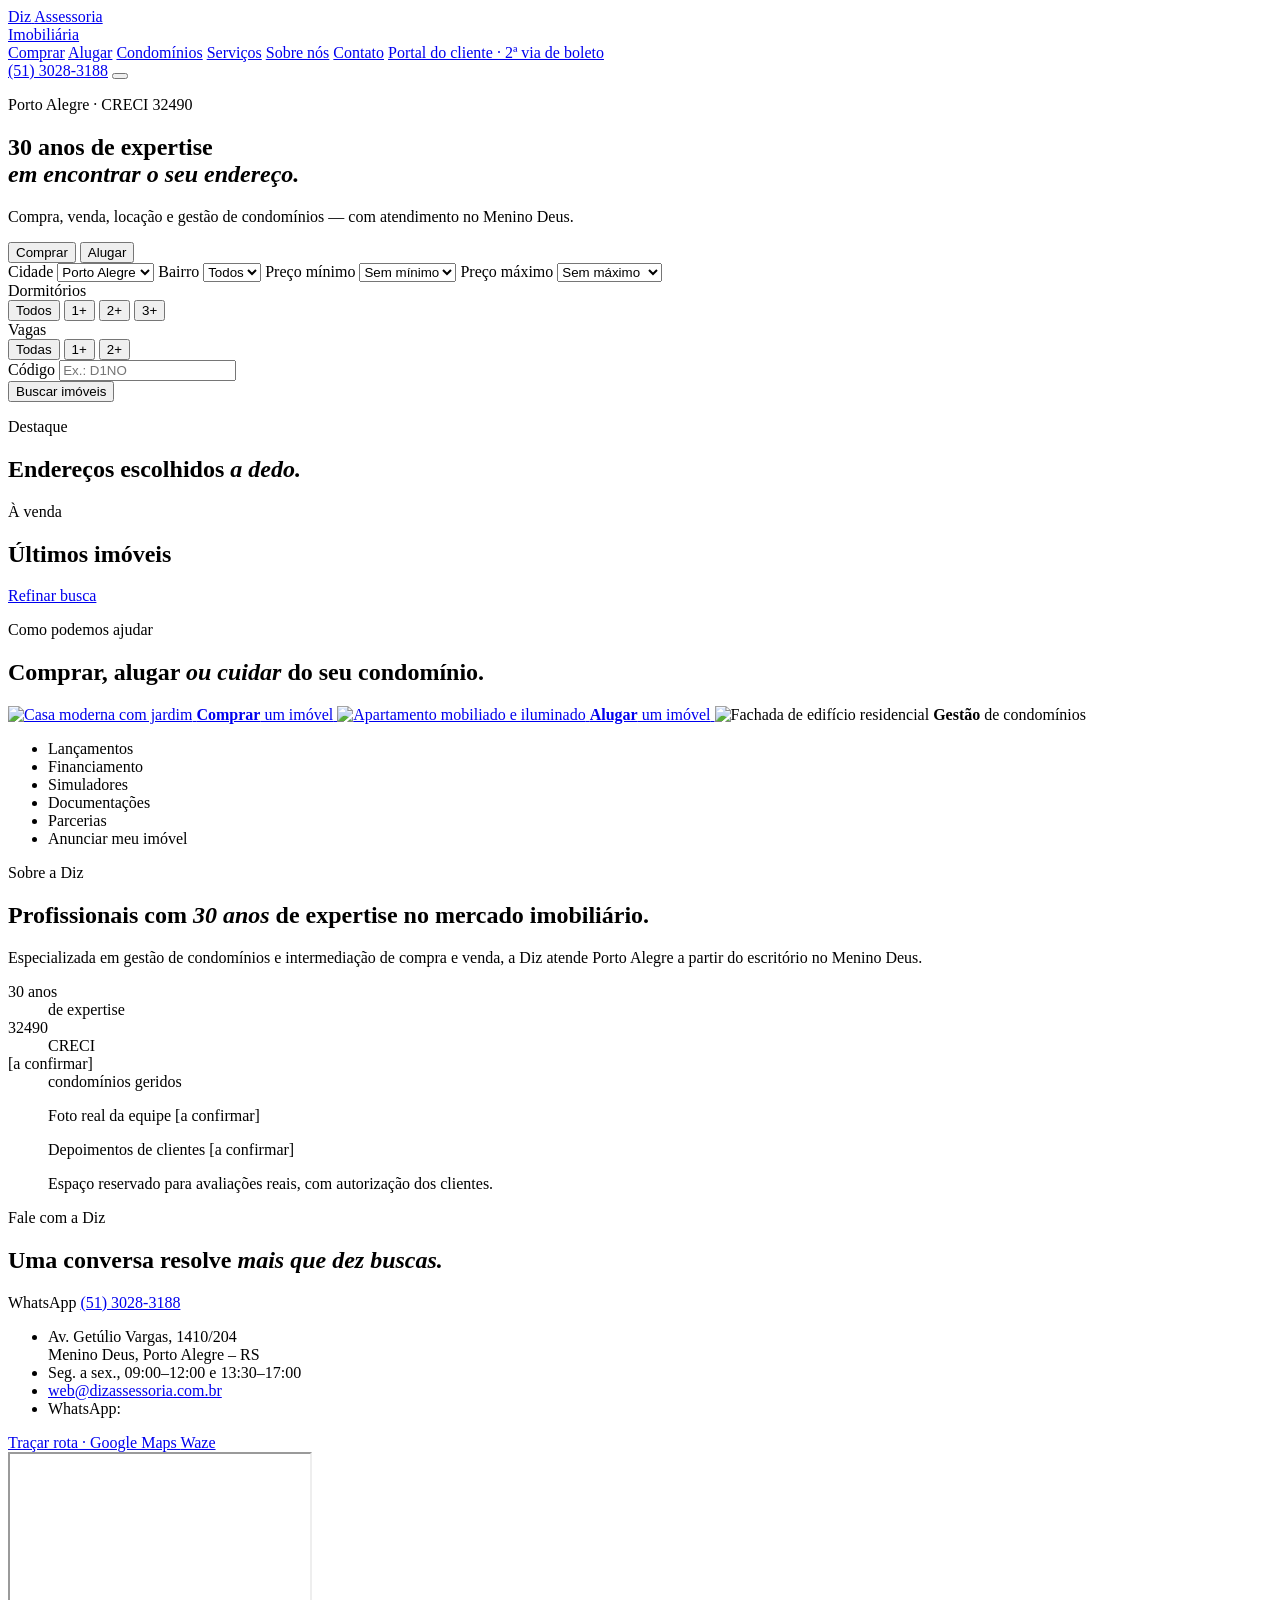
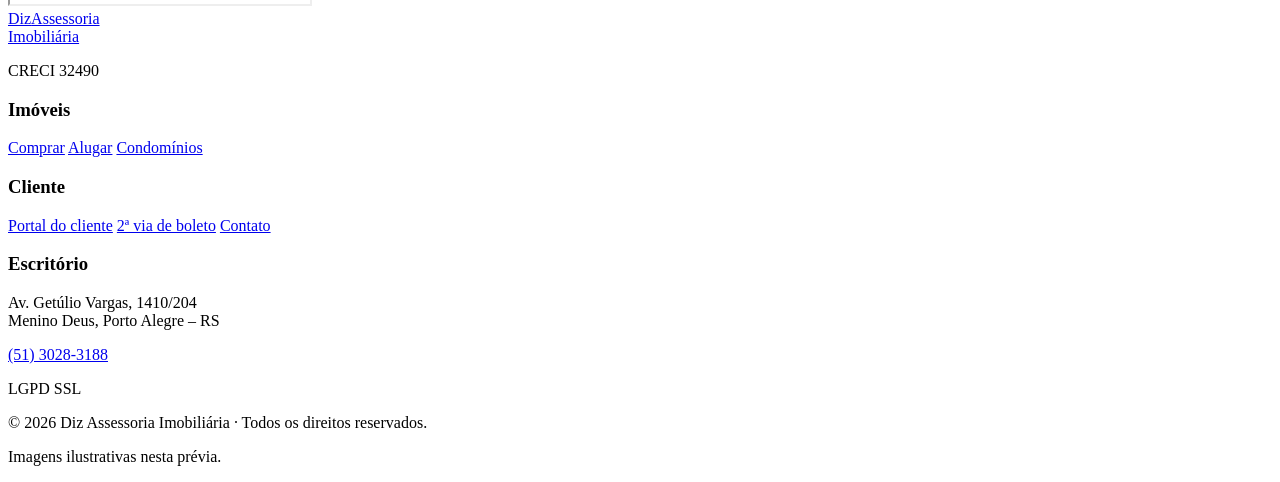
==== index.html @ 451c49c9 "Adiciona homepage com busca completa e vitrine sem repetição Co-Authored-By: Claude Opus 5.5 <norepl" ====
<!DOCTYPE html>
<html lang="pt-BR">
<head>
  <meta charset="utf-8">
  <meta name="viewport" content="width=device-width, initial-scale=1, viewport-fit=cover">
  <title>Diz Assessoria Imobiliária · Imóveis em Porto Alegre</title>
  <meta name="description" content="Compra, venda, locação e gestão de condomínios em Porto Alegre. Profissionais com 30 anos de expertise. CRECI 32490.">
  <meta name="theme-color" content="#14171A">
  <link rel="preconnect" href="https://fonts.googleapis.com">
  <link rel="preconnect" href="https://fonts.gstatic.com" crossorigin>
  <link rel="preconnect" href="https://images.unsplash.com" crossorigin>
  <link href="https://fonts.googleapis.com/css2?family=Cormorant+Garamond:ital,wght@0,500;0,600;1,500&family=Manrope:wght@400;500;600;700&display=swap" rel="stylesheet">
  <link rel="icon" href="data:image/svg+xml,%3Csvg xmlns='http://www.w3.org/2000/svg' viewBox='0 0 64 64'%3E%3Crect width='64' height='64' rx='14' fill='%2314171A'/%3E%3Ctext x='32' y='44' font-family='Georgia,serif' font-size='30' text-anchor='middle' fill='%23E6D3B3'%3EDiz%3C/text%3E%3C/svg%3E">
  <link rel="stylesheet" href="assets/css/style.css">
</head>
<body class="page-home">

<header class="site-header site-header--over">
  <div class="wrap site-header__in">
    <a class="brand" href="index.html" aria-label="Diz Assessoria Imobiliária — início">
      <span class="brand__mark">Diz</span>
      <span class="brand__sub">Assessoria<br>Imobiliária</span>
    </a>
    <nav class="nav" id="menu" aria-label="Menu principal">
      <a href="#busca" data-finalidade="Venda" class="js-tab-link">Comprar</a>
      <a href="#busca" data-finalidade="Aluguel" class="js-tab-link">Alugar</a>
      <a href="#servicos">Condomínios</a>
      <a href="#servicos">Serviços</a>
      <a href="#sobre">Sobre nós</a>
      <a href="#contato">Contato</a>
      <a class="nav__portal" href="https://diz.virtualimobi.com" target="_blank" rel="noopener">Portal do cliente · 2ª via de boleto</a>
    </nav>
    <a class="header-call" data-tel href="tel:+555130283188" aria-label="Ligar para a Diz"><span data-icon="phone"></span><span class="header-call__txt">(51) 3028-3188</span></a>
    <button class="nav-toggle" type="button" aria-controls="menu" aria-expanded="false" aria-label="Abrir menu">
      <span></span><span></span>
    </button>
  </div>
</header>

<main>
  <!-- HERO: foto grande, uma frase de posicionamento, busca em destaque -->
  <section class="hero" id="topo">
    <div class="hero__img" id="heroImg" role="img" aria-label="Sala de estar ampla e iluminada"></div>
    <div class="hero__shade"></div>
    <div class="wrap hero__in">
      <p class="eyebrow eyebrow--light">Porto Alegre · CRECI 32490</p>
      <h1 class="hero__title">30 anos de expertise<br><em>em encontrar o seu endereço.</em></h1>
      <p class="hero__lead">Compra, venda, locação e gestão de condomínios — com atendimento no Menino Deus.</p>
    </div>
  </section>

  <!-- BUSCA COMPLETA -->
  <section class="search-wrap" id="busca" aria-label="Buscar imóveis">
    <div class="wrap">
      <form class="search" id="searchForm" novalidate>
        <div class="search__tabs" role="tablist" aria-label="Finalidade">
          <button type="button" role="tab" class="search__tab is-active" data-finalidade="Venda" aria-selected="true">Comprar</button>
          <button type="button" role="tab" class="search__tab" data-finalidade="Aluguel" aria-selected="false">Alugar</button>
        </div>
        <input type="hidden" name="finalidade" id="fFinalidade" value="Venda">
        <div class="search__grid">
          <label class="field">
            <span>Cidade</span>
            <select name="cidade" id="fCidade"><option value="Porto Alegre">Porto Alegre</option></select>
          </label>
          <label class="field">
            <span>Bairro</span>
            <select name="bairro" id="fBairro"><option value="">Todos</option></select>
          </label>
          <label class="field">
            <span>Preço mínimo</span>
            <select name="min" id="fMin">
              <option value="">Sem mínimo</option>
              <option value="150000">R$ 150 mil</option>
              <option value="200000">R$ 200 mil</option>
              <option value="300000">R$ 300 mil</option>
              <option value="500000">R$ 500 mil</option>
              <option value="800000">R$ 800 mil</option>
              <option value="1000000">R$ 1 milhão</option>
            </select>
          </label>
          <label class="field">
            <span>Preço máximo</span>
            <select name="max" id="fMax">
              <option value="">Sem máximo</option>
              <option value="200000">R$ 200 mil</option>
              <option value="300000">R$ 300 mil</option>
              <option value="500000">R$ 500 mil</option>
              <option value="800000">R$ 800 mil</option>
              <option value="1000000">R$ 1 milhão</option>
              <option value="1500000">R$ 1,5 milhão</option>
            </select>
          </label>
          <div class="field field--chips">
            <span>Dormitórios</span>
            <div class="chips" data-name="dorm">
              <button type="button" class="chip is-active" data-v="">Todos</button>
              <button type="button" class="chip" data-v="1">1+</button>
              <button type="button" class="chip" data-v="2">2+</button>
              <button type="button" class="chip" data-v="3">3+</button>
            </div>
          </div>
          <div class="field field--chips">
            <span>Vagas</span>
            <div class="chips" data-name="vagas">
              <button type="button" class="chip is-active" data-v="">Todas</button>
              <button type="button" class="chip" data-v="1">1+</button>
              <button type="button" class="chip" data-v="2">2+</button>
            </div>
          </div>
          <label class="field field--code">
            <span>Código</span>
            <input type="text" name="codigo" id="fCodigo" placeholder="Ex.: D1NO" autocomplete="off" autocapitalize="characters">
          </label>
        </div>
        <button class="btn btn--dark btn--block search__go" type="submit"><span data-icon="search"></span>Buscar imóveis</button>
      </form>
    </div>
  </section>

  <!-- RESULTADOS (aparece só depois de buscar) -->
  <section class="section results" id="resultados" hidden>
    <div class="wrap">
      <div class="results__head">
        <div>
          <p class="eyebrow">Resultado da busca</p>
          <h2 class="h2" id="resultsTitle">Imóveis encontrados</h2>
          <p class="results__summary" id="resultsSummary"></p>
        </div>
        <button type="button" class="link-btn" id="clearSearch">Limpar filtros</button>
      </div>
      <div class="grid" id="resultsGrid"></div>
      <div class="empty" id="resultsEmpty" hidden>
        <p class="empty__title">Nenhum imóvel com esses filtros — ainda.</p>
        <p>Conte o que você procura e a nossa equipe busca por você.</p>
        <div class="empty__actions">
          <a class="btn btn--whats" data-whats="Olá, procuro um imóvel e não encontrei no site. Podem me ajudar?"><span data-icon="whats"></span>Falar no WhatsApp</a>
          <button type="button" class="btn btn--ghost" id="clearSearch2">Ver todos os imóveis</button>
        </div>
      </div>
    </div>
  </section>

  <!-- VITRINE: destaque único + últimos imóveis, sem repetição -->
  <section class="section" id="vitrine">
    <div class="wrap">
      <div class="section__head">
        <p class="eyebrow">Destaque</p>
        <h2 class="h2">Endereços escolhidos <em>a dedo.</em></h2>
      </div>
      <div id="featured"></div>
    </div>
  </section>

  <section class="section section--tight" id="imoveis">
    <div class="wrap">
      <div class="section__head section__head--row">
        <div>
          <p class="eyebrow">À venda</p>
          <h2 class="h2">Últimos imóveis</h2>
        </div>
        <a class="link-arrow" href="#busca">Refinar busca <span data-icon="arrow"></span></a>
      </div>
      <div class="grid" id="latest"></div>
    </div>
  </section>

  <!-- SERVIÇOS -->
  <section class="section section--sand" id="servicos">
    <div class="wrap">
      <div class="section__head">
        <p class="eyebrow">Como podemos ajudar</p>
        <h2 class="h2">Comprar, alugar <em>ou cuidar</em> do seu condomínio.</h2>
      </div>
      <div class="tiles">
        <a class="tile js-tab-link" href="#busca" data-finalidade="Venda">
          <img data-src="" data-img="comprar" alt="Casa moderna com jardim">
          <span class="tile__txt"><strong>Comprar</strong> um imóvel</span>
          <span class="tile__go" data-icon="arrow"></span>
        </a>
        <a class="tile js-tab-link" href="#busca" data-finalidade="Aluguel">
          <img data-src="" data-img="alugar" alt="Apartamento mobiliado e iluminado">
          <span class="tile__txt"><strong>Alugar</strong> um imóvel</span>
          <span class="tile__go" data-icon="arrow"></span>
        </a>
        <a class="tile" data-whats="Olá, gostaria de falar sobre gestão de condomínio com a Diz.">
          <img data-src="" data-img="condominios" alt="Fachada de edifício residencial">
          <span class="tile__txt"><strong>Gestão</strong> de condomínios</span>
          <span class="tile__go" data-icon="arrow"></span>
        </a>
      </div>
      <ul class="service-list">
        <li><a data-whats="Olá, gostaria de informações sobre Lançamentos.">Lançamentos <span data-icon="chev"></span></a></li>
        <li><a data-whats="Olá, gostaria de ajuda com Financiamento.">Financiamento <span data-icon="chev"></span></a></li>
        <li><a data-whats="Olá, gostaria de usar os Simuladores / fazer uma simulação.">Simuladores <span data-icon="chev"></span></a></li>
        <li><a data-whats="Olá, preciso de ajuda com Documentações.">Documentações <span data-icon="chev"></span></a></li>
        <li><a data-whats="Olá, gostaria de falar sobre Parcerias.">Parcerias <span data-icon="chev"></span></a></li>
        <li><a data-whats="Olá, quero anunciar o meu imóvel com a Diz.">Anunciar meu imóvel <span data-icon="chev"></span></a></li>
      </ul>
    </div>
  </section>

  <!-- SOBRE / CONFIANÇA -->
  <section class="section" id="sobre">
    <div class="wrap about">
      <div class="about__text">
        <p class="eyebrow">Sobre a Diz</p>
        <h2 class="h2">Profissionais com <em>30 anos</em> de expertise no mercado imobiliário.</h2>
        <p class="lead">Especializada em gestão de condomínios e intermediação de compra e venda, a Diz atende Porto Alegre a partir do escritório no Menino Deus.</p>
        <dl class="stats">
          <div><dt>30 anos</dt><dd>de expertise</dd></div>
          <div><dt>32490</dt><dd>CRECI</dd></div>
          <div><dt data-tbc="">[a confirmar]</dt><dd>condomínios geridos</dd></div>
        </dl>
      </div>
      <figure class="about__photo">
        <div class="photo-tbc">
          <span>Foto real da equipe</span>
          <span class="tbc">[a confirmar]</span>
        </div>
      </figure>
      <blockquote class="quote">
        <p>Depoimentos de clientes <span class="tbc">[a confirmar]</span></p>
        <footer>Espaço reservado para avaliações reais, com autorização dos clientes.</footer>
      </blockquote>
    </div>
  </section>

  <!-- CONTATO -->
  <section class="section section--dark" id="contato">
    <div class="wrap contact">
      <div class="contact__text">
        <p class="eyebrow eyebrow--light">Fale com a Diz</p>
        <h2 class="h2 h2--light">Uma conversa resolve <em>mais que dez buscas.</em></h2>
        <p class="contact__prazo" data-prazo></p>
        <div class="contact__actions">
          <a class="btn btn--whats" data-whats="Olá, vim pelo site da Diz e gostaria de atendimento."><span data-icon="whats"></span>WhatsApp</a>
          <a class="btn btn--light" data-tel href="tel:+555130283188"><span data-icon="phone"></span>(51) 3028-3188</a>
        </div>
        <ul class="contact__list">
          <li><span data-icon="pin"></span><span>Av. Getúlio Vargas, 1410/204<br>Menino Deus, Porto Alegre – RS</span></li>
          <li><span data-icon="clock"></span><span>Seg. a sex., 09:00–12:00 e 13:30–17:00</span></li>
          <li><span data-icon="mail"></span><a data-mail href="mailto:web@dizassessoria.com.br">web@dizassessoria.com.br</a></li>
          <li><span data-icon="whats"></span><span>WhatsApp: <span data-whats-numero></span></span></li>
        </ul>
        <div class="route">
          <a class="link-arrow link-arrow--light" href="https://www.google.com/maps/dir/?api=1&amp;destination=Av.+Get%C3%BAlio+Vargas,+1410+-+Menino+Deus,+Porto+Alegre+-+RS" target="_blank" rel="noopener">Traçar rota · Google Maps <span data-icon="arrow"></span></a>
          <a class="link-arrow link-arrow--light" href="https://waze.com/ul?q=Av.%20Get%C3%BAlio%20Vargas%201410%20Porto%20Alegre&amp;navigate=yes" target="_blank" rel="noopener">Waze <span data-icon="arrow"></span></a>
        </div>
      </div>
      <div class="map map--dark">
        <iframe title="Mapa do escritório da Diz no Menino Deus" loading="lazy" referrerpolicy="no-referrer-when-downgrade"
          src="https://maps.google.com/maps?q=Av.+Get%C3%BAlio+Vargas,+1410,+Menino+Deus,+Porto+Alegre+-+RS&amp;z=15&amp;output=embed"></iframe>
      </div>
    </div>
  </section>
</main>

<footer class="site-footer">
  <div class="wrap footer">
    <div class="footer__brand">
      <a class="brand brand--footer" href="index.html"><span class="brand__mark">Diz</span><span class="brand__sub">Assessoria<br>Imobiliária</span></a>
      <p>CRECI 32490</p>
    </div>
    <div class="footer__col">
      <h3>Imóveis</h3>
      <a class="js-tab-link" href="#busca" data-finalidade="Venda">Comprar</a>
      <a class="js-tab-link" href="#busca" data-finalidade="Aluguel">Alugar</a>
      <a href="#servicos">Condomínios</a>
    </div>
    <div class="footer__col">
      <h3>Cliente</h3>
      <a href="https://diz.virtualimobi.com" target="_blank" rel="noopener">Portal do cliente</a>
      <a href="https://diz.virtualimobi.com" target="_blank" rel="noopener">2ª via de boleto</a>
      <a href="#contato">Contato</a>
    </div>
    <div class="footer__col">
      <h3>Escritório</h3>
      <p>Av. Getúlio Vargas, 1410/204<br>Menino Deus, Porto Alegre – RS</p>
      <p><a data-tel href="tel:+555130283188">(51) 3028-3188</a></p>
    </div>
  </div>
  <div class="wrap footer__base">
    <div class="seals">
      <span class="seal"><span data-icon="shield"></span>LGPD</span>
      <span class="seal"><span data-icon="lock"></span>SSL</span>
    </div>
    <p>© <span data-ano>2026</span> Diz Assessoria Imobiliária · Todos os direitos reservados.</p>
    <p class="footer__note">Imagens ilustrativas nesta prévia.</p>
  </div>
</footer>

<script src="assets/js/data.js"></script>
<script src="assets/js/common.js"></script>
<script src="assets/js/home.js"></script>
</body>
</html>
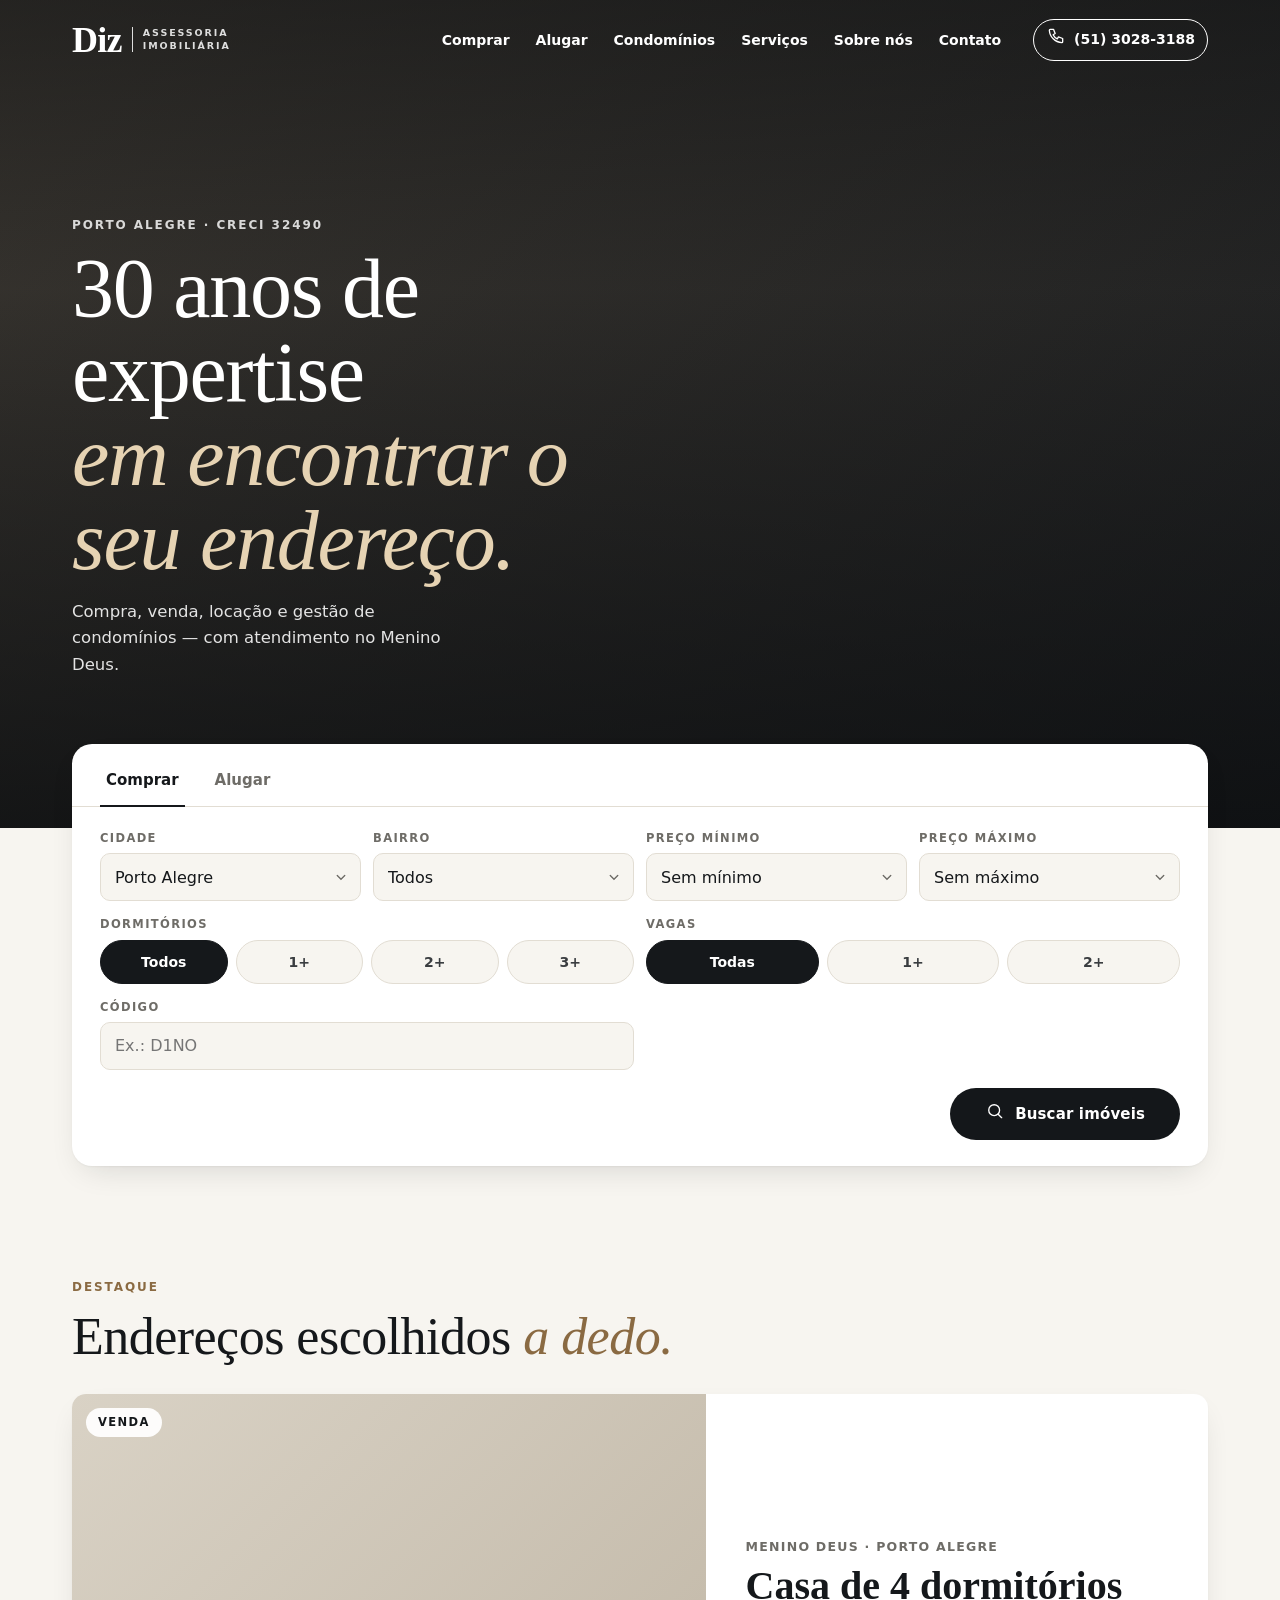
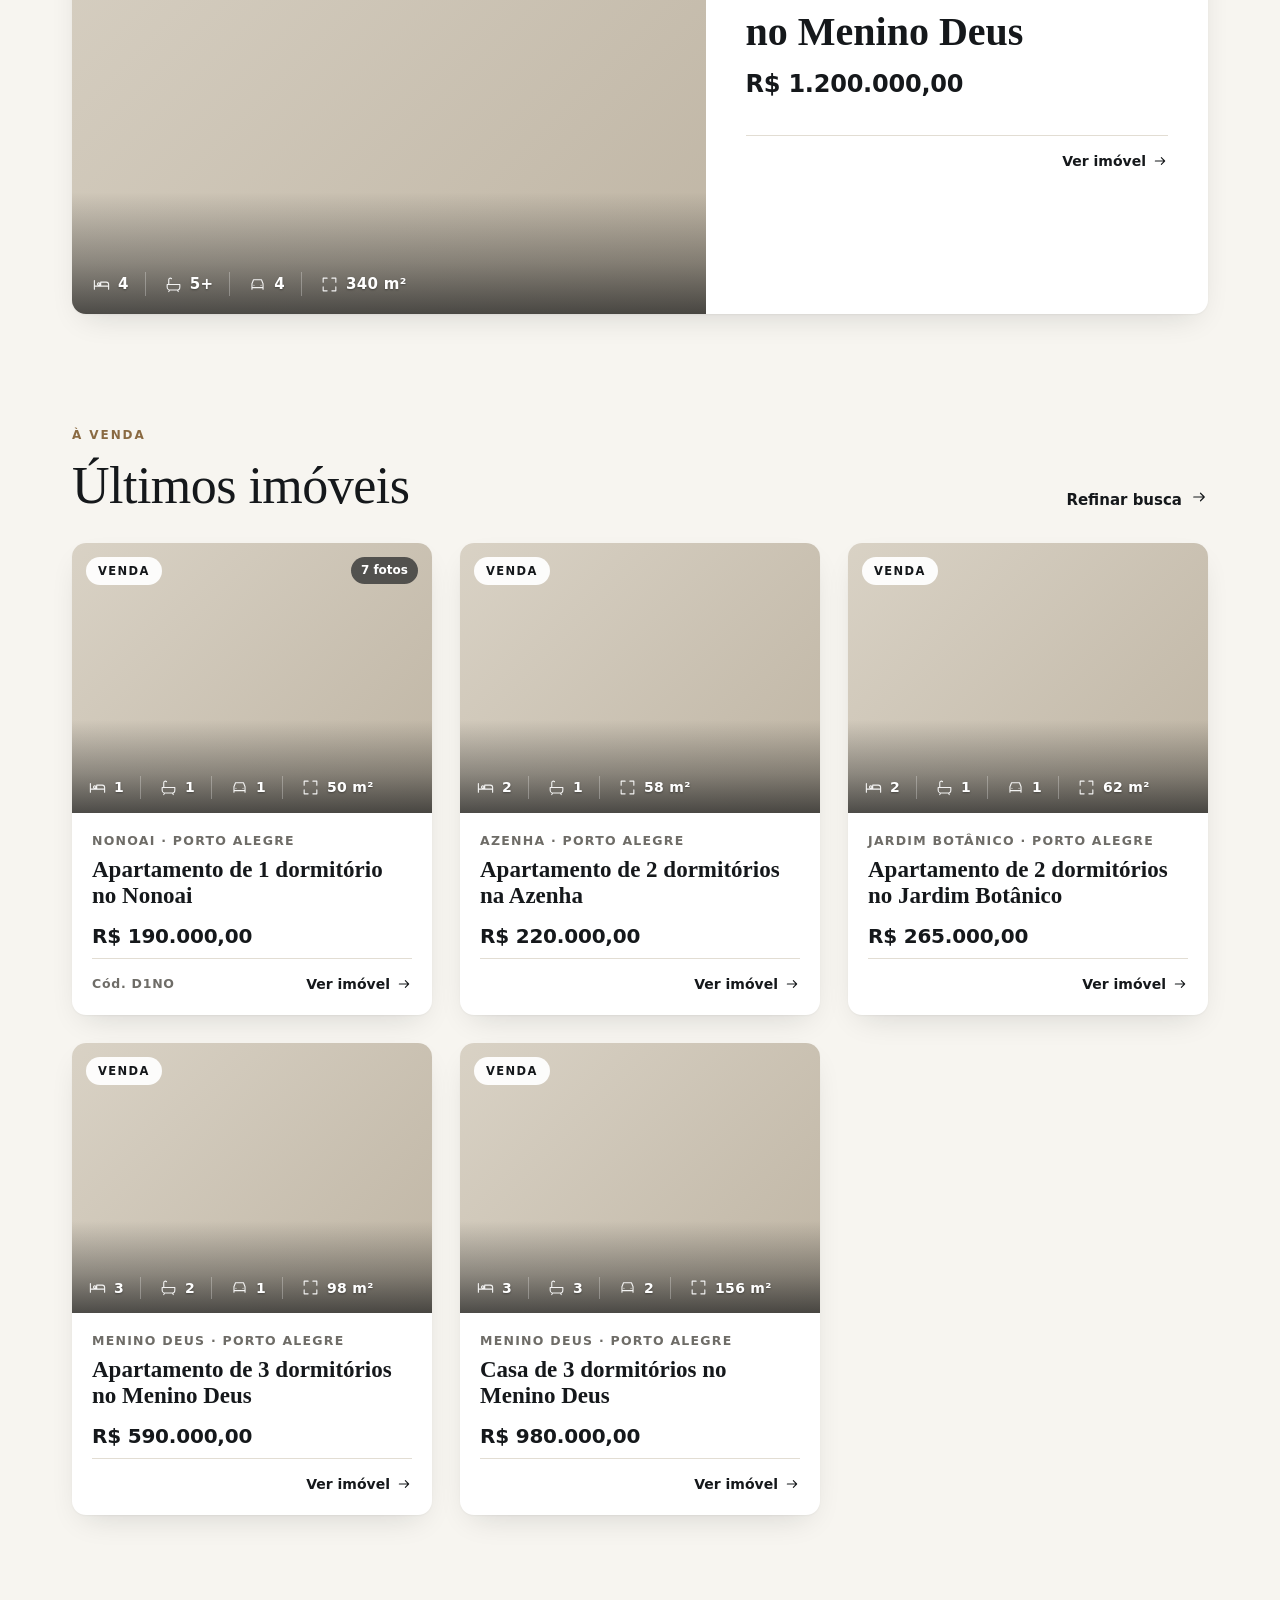
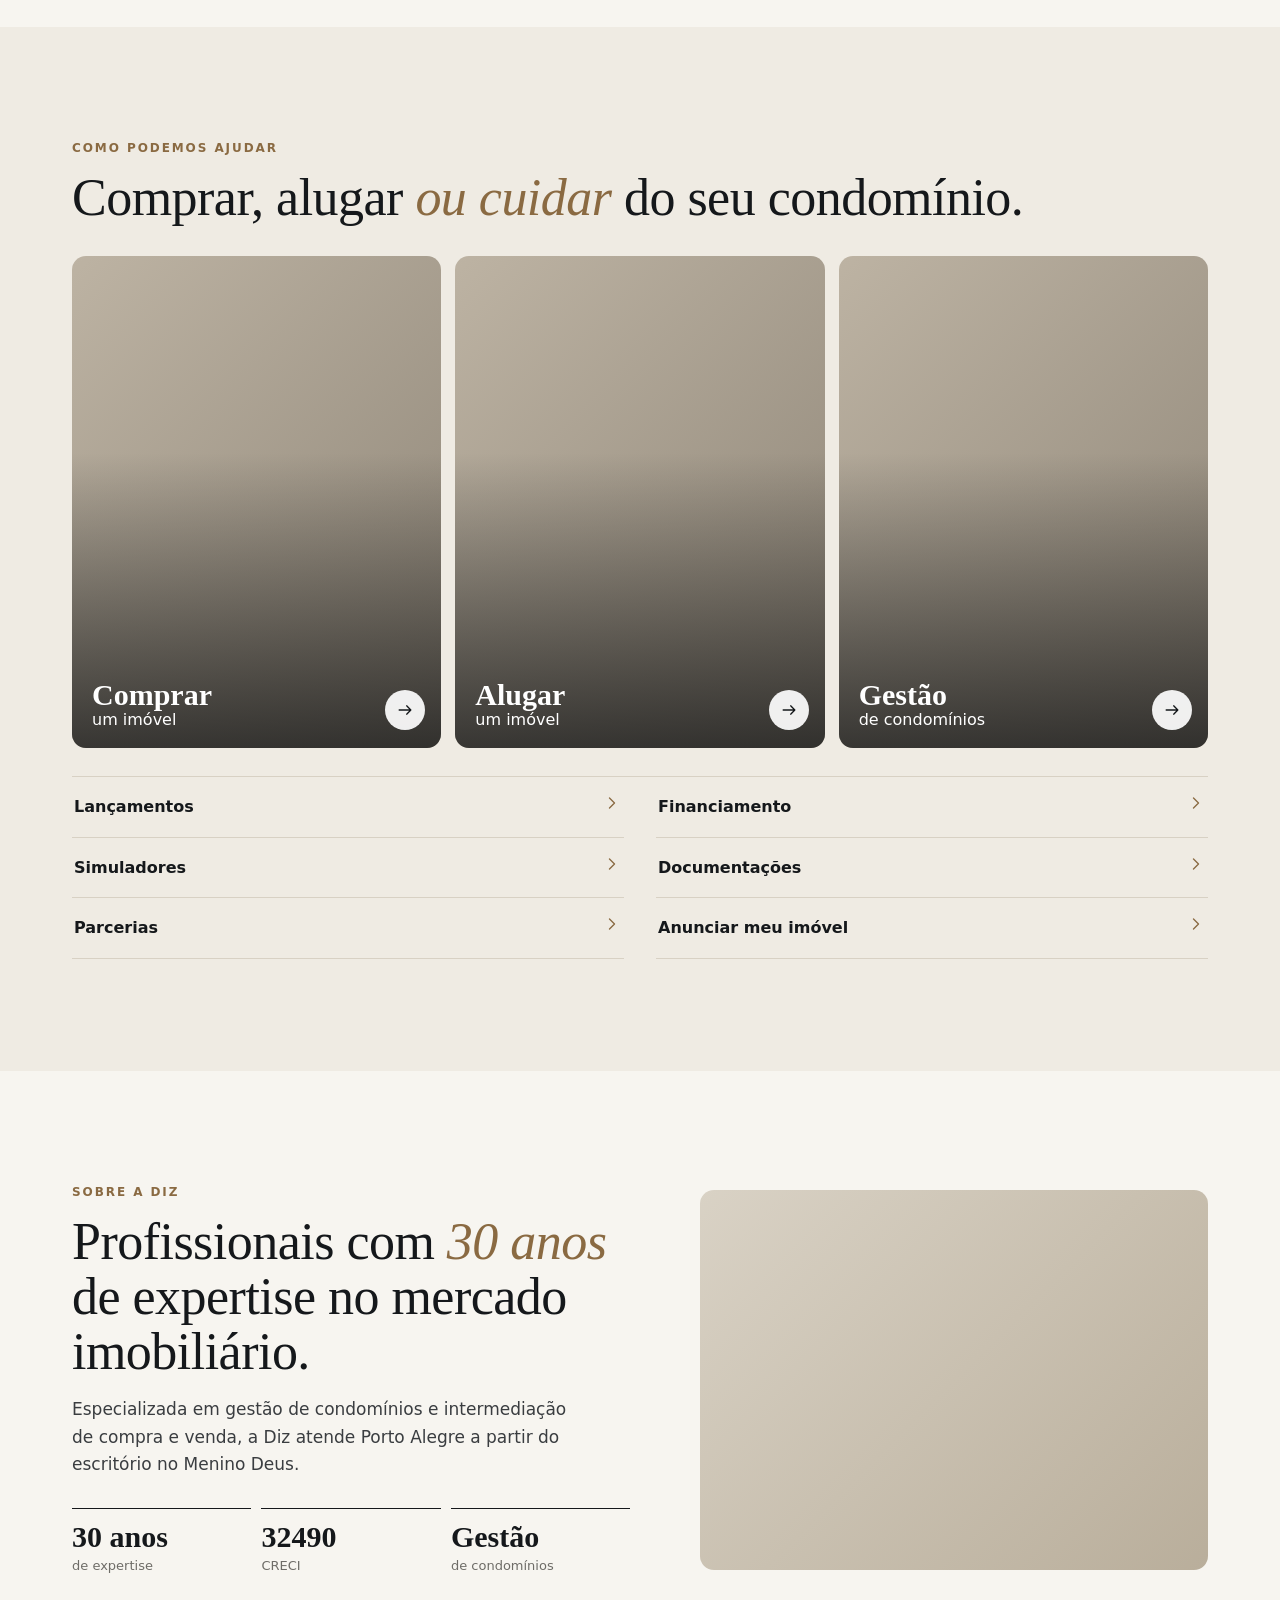
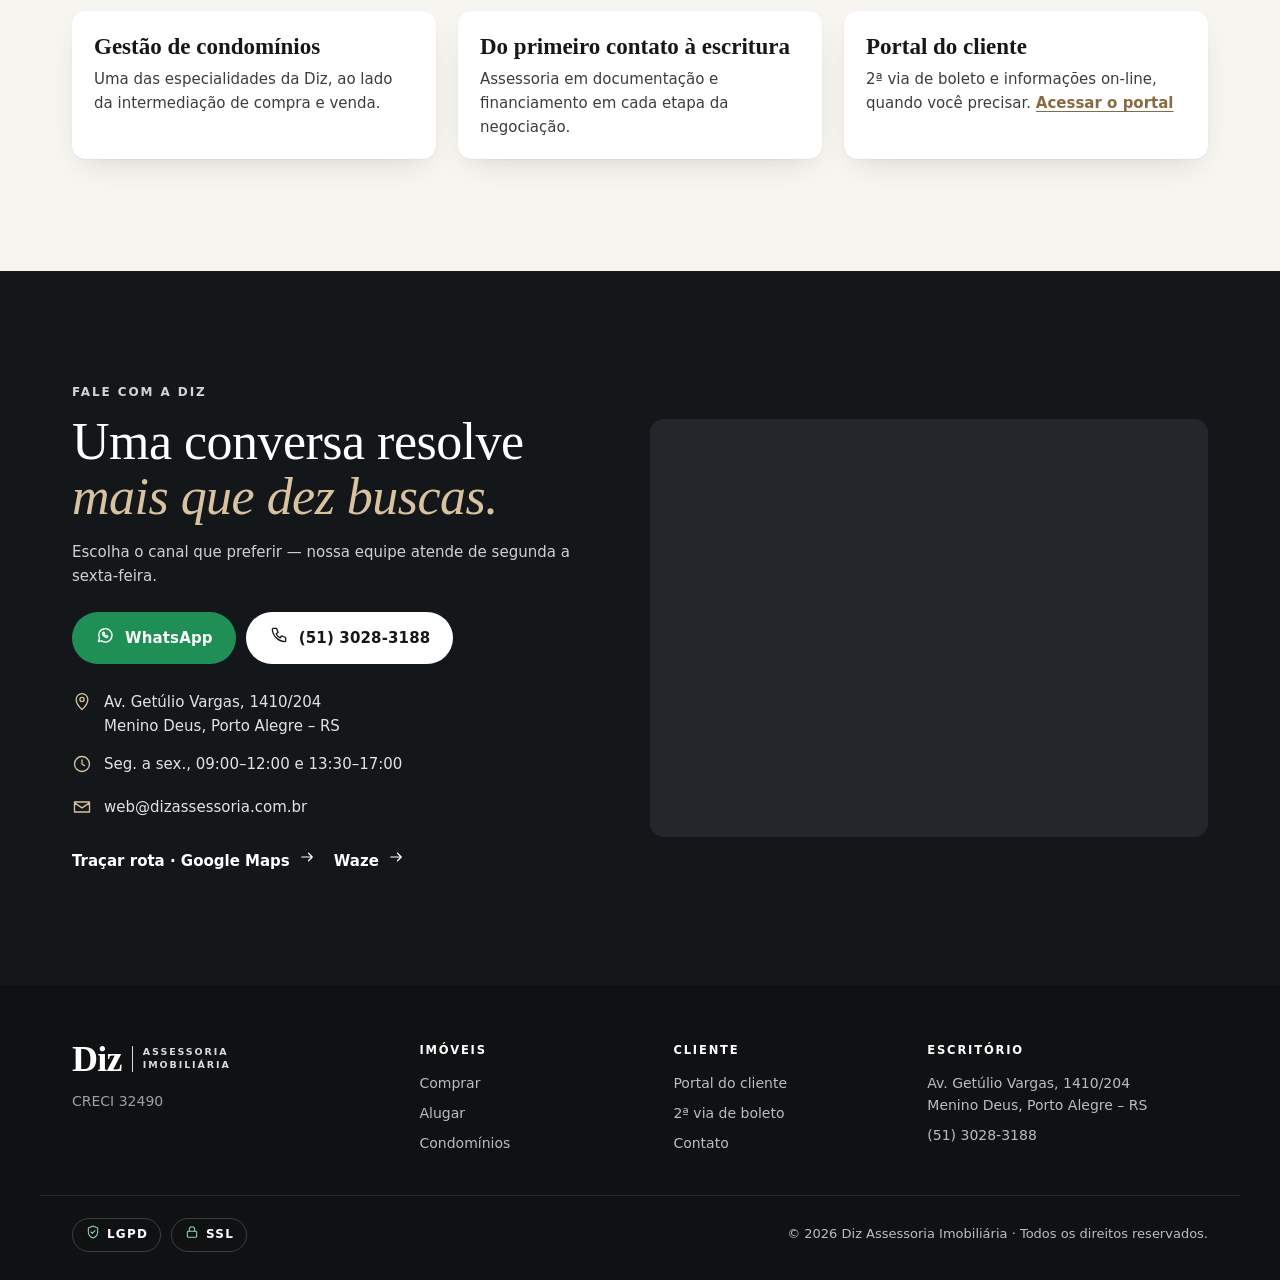
==== commit 01f954b0: "Revisão para o vídeo: remove anotações [a confirmar], títulos por tipo, WhatsApp flutuante, LGPD no " ====
--- a/index.html
+++ b/index.html
@@ -5,6 +5,7 @@
   <meta name="viewport" content="width=device-width, initial-scale=1, viewport-fit=cover">
   <title>Diz Assessoria Imobiliária · Imóveis em Porto Alegre</title>
   <meta name="description" content="Compra, venda, locação e gestão de condomínios em Porto Alegre. Profissionais com 30 anos de expertise. CRECI 32490.">
+  <meta name="robots" content="noindex, nofollow">
   <meta name="theme-color" content="#14171A">
   <link rel="preconnect" href="https://fonts.googleapis.com">
   <link rel="preconnect" href="https://fonts.gstatic.com" crossorigin>
@@ -210,19 +211,26 @@
         <dl class="stats">
           <div><dt>30 anos</dt><dd>de expertise</dd></div>
           <div><dt>32490</dt><dd>CRECI</dd></div>
-          <div><dt data-tbc="">[a confirmar]</dt><dd>condomínios geridos</dd></div>
+          <div><dt>Gestão</dt><dd>de condomínios</dd></div>
         </dl>
       </div>
       <figure class="about__photo">
-        <div class="photo-tbc">
-          <span>Foto real da equipe</span>
-          <span class="tbc">[a confirmar]</span>
-        </div>
+        <img data-src="" data-img="escritorio" alt="Ambiente de trabalho amplo e iluminado">
       </figure>
-      <blockquote class="quote">
-        <p>Depoimentos de clientes <span class="tbc">[a confirmar]</span></p>
-        <footer>Espaço reservado para avaliações reais, com autorização dos clientes.</footer>
-      </blockquote>
+      <ul class="why">
+        <li>
+          <h3>Gestão de condomínios</h3>
+          <p>Uma das especialidades da Diz, ao lado da intermediação de compra e venda.</p>
+        </li>
+        <li>
+          <h3>Do primeiro contato à escritura</h3>
+          <p>Assessoria em documentação e financiamento em cada etapa da negociação.</p>
+        </li>
+        <li>
+          <h3>Portal do cliente</h3>
+          <p>2ª via de boleto e informações on-line, quando você precisar. <a href="https://diz.virtualimobi.com" target="_blank" rel="noopener">Acessar o portal</a></p>
+        </li>
+      </ul>
     </div>
   </section>
 
@@ -232,7 +240,7 @@
       <div class="contact__text">
         <p class="eyebrow eyebrow--light">Fale com a Diz</p>
         <h2 class="h2 h2--light">Uma conversa resolve <em>mais que dez buscas.</em></h2>
-        <p class="contact__prazo" data-prazo></p>
+        <p class="contact__prazo">Escolha o canal que preferir — nossa equipe atende de segunda a sexta-feira.</p>
         <div class="contact__actions">
           <a class="btn btn--whats" data-whats="Olá, vim pelo site da Diz e gostaria de atendimento."><span data-icon="whats"></span>WhatsApp</a>
           <a class="btn btn--light" data-tel href="tel:+555130283188"><span data-icon="phone"></span>(51) 3028-3188</a>
@@ -241,7 +249,6 @@
           <li><span data-icon="pin"></span><span>Av. Getúlio Vargas, 1410/204<br>Menino Deus, Porto Alegre – RS</span></li>
           <li><span data-icon="clock"></span><span>Seg. a sex., 09:00–12:00 e 13:30–17:00</span></li>
           <li><span data-icon="mail"></span><a data-mail href="mailto:web@dizassessoria.com.br">web@dizassessoria.com.br</a></li>
-          <li><span data-icon="whats"></span><span>WhatsApp: <span data-whats-numero></span></span></li>
         </ul>
         <div class="route">
           <a class="link-arrow link-arrow--light" href="https://www.google.com/maps/dir/?api=1&amp;destination=Av.+Get%C3%BAlio+Vargas,+1410+-+Menino+Deus,+Porto+Alegre+-+RS" target="_blank" rel="noopener">Traçar rota · Google Maps <span data-icon="arrow"></span></a>
@@ -286,9 +293,10 @@
       <span class="seal"><span data-icon="lock"></span>SSL</span>
     </div>
     <p>© <span data-ano>2026</span> Diz Assessoria Imobiliária · Todos os direitos reservados.</p>
-    <p class="footer__note">Imagens ilustrativas nesta prévia.</p>
   </div>
 </footer>
+
+<a class="whats-float" data-whats="Olá, vim pelo site da Diz e gostaria de atendimento." aria-label="Conversar no WhatsApp"><span data-icon="whats"></span></a>
 
 <script src="assets/js/data.js"></script>
 <script src="assets/js/common.js"></script>
--- a/assets/css/style.css
+++ b/assets/css/style.css
@@ -0,0 +1,485 @@
+/* ==========================================================
+   Diz Assessoria Imobiliária — prévia
+   Mobile-first. Foto grande, respiro, tipografia serifada
+   nos títulos e sans limpa no texto.
+   ========================================================== */
+
+:root {
+  --bg: #F7F5F0;
+  --sand: #EFEBE3;
+  --surface: #FFFFFF;
+  --ink: #15181B;
+  --ink-2: #3A3D40;
+  --muted: #6E6C67;
+  --line: #E2DDD3;
+  --accent: #8A6A42;
+  --accent-soft: #F1E9DD;
+  --dark: #14171A;
+  --whats: #1F8F55;
+  --radius: 14px;
+  --radius-sm: 10px;
+  --shadow: 0 1px 2px rgba(20, 23, 26, .04), 0 12px 32px -12px rgba(20, 23, 26, .16);
+  --serif: "Cormorant Garamond", Georgia, "Times New Roman", serif;
+  --sans: "Manrope", system-ui, -apple-system, "Segoe UI", Roboto, sans-serif;
+  --pad: 22px;
+  --header-h: 68px;
+}
+
+*, *::before, *::after { box-sizing: border-box; }
+html { -webkit-text-size-adjust: 100%; scroll-behavior: smooth; scroll-padding-top: calc(var(--header-h) + 8px); }
+body {
+  margin: 0; background: var(--bg); color: var(--ink);
+  font: 400 16px/1.6 var(--sans);
+  -webkit-font-smoothing: antialiased;
+}
+body.no-scroll, body.menu-open { overflow: hidden; }
+img { display: block; max-width: 100%; }
+a { color: inherit; text-decoration: none; }
+button, input, select, textarea { font: inherit; color: inherit; }
+button { cursor: pointer; }
+[hidden] { display: none !important; }
+svg { width: 20px; height: 20px; fill: none; stroke: currentColor; stroke-width: 1.6; stroke-linecap: round; stroke-linejoin: round; flex: none; }
+
+.wrap { width: 100%; max-width: 1200px; margin: 0 auto; padding: 0 var(--pad); }
+
+/* --- Tipografia ------------------------------------------ */
+.eyebrow {
+  margin: 0 0 12px; font-size: 12px; font-weight: 600;
+  letter-spacing: .16em; text-transform: uppercase; color: var(--accent);
+}
+.eyebrow--light { color: rgba(255,255,255,.82); }
+.h2 {
+  margin: 0; font: 500 clamp(32px, 7.4vw, 52px)/1.06 var(--serif);
+  letter-spacing: -.01em; color: var(--ink);
+}
+.h2 em, .hero__title em { font-style: italic; color: var(--accent); }
+.h2--light { color: #fff; }
+.h2--light em { color: #D9C2A0; }
+.h3 { margin: 0 0 14px; font: 600 26px/1.15 var(--serif); }
+.lead { font-size: 17px; color: var(--ink-2); max-width: 46ch; }
+.muted { color: var(--muted); }
+
+/* --- Selo [a confirmar] ---------------------------------- */
+.tbc {
+  display: inline-flex; align-items: center; gap: 4px;
+  padding: 1px 8px; border: 1px dashed #C9A36E; border-radius: 999px;
+  background: #FBF4E8; color: #8A5E1F;
+  font: 600 12px/1.6 var(--sans); letter-spacing: 0; white-space: nowrap; vertical-align: middle;
+}
+
+/* --- Botões ---------------------------------------------- */
+.btn {
+  display: inline-flex; align-items: center; justify-content: center; gap: 10px;
+  min-height: 52px; padding: 0 22px; border-radius: 999px; border: 1px solid transparent;
+  font-weight: 600; font-size: 15px; letter-spacing: .01em;
+  transition: transform .15s ease, background .2s ease, box-shadow .2s ease;
+}
+.btn:active { transform: scale(.98); }
+.btn--block { width: 100%; }
+.btn--dark { background: var(--dark); color: #fff; }
+.btn--dark:hover { background: #2A2E33; }
+.btn--whats { background: var(--whats); color: #fff; }
+.btn--whats:hover { background: #18784A; }
+.btn--light { background: #fff; color: var(--ink); }
+.btn--ghost { background: transparent; border-color: var(--line); color: var(--ink); }
+.btn--ghost:hover { border-color: var(--ink); }
+.link-btn { background: none; border: 0; padding: 6px 0; color: var(--accent); font-weight: 600; text-decoration: underline; text-underline-offset: 4px; }
+.link-arrow { display: inline-flex; align-items: center; gap: 8px; font-weight: 600; font-size: 15px; color: var(--ink); }
+.link-arrow svg { width: 18px; height: 18px; transition: transform .2s; }
+.link-arrow:hover svg { transform: translateX(3px); }
+.link-arrow--light { color: #fff; }
+
+/* --- Cabeçalho ------------------------------------------- */
+.site-header {
+  position: sticky; top: 0; z-index: 50; height: var(--header-h);
+  background: rgba(247,245,240,.94); backdrop-filter: saturate(1.4) blur(10px);
+  -webkit-backdrop-filter: saturate(1.4) blur(10px);
+  border-bottom: 1px solid var(--line);
+  transition: background .25s ease, border-color .25s ease, color .25s ease;
+}
+.site-header__in { height: 100%; display: flex; align-items: center; gap: 14px; }
+.site-header--over { position: fixed; left: 0; right: 0; background: transparent; border-color: transparent; color: #fff; backdrop-filter: none; -webkit-backdrop-filter: none; }
+.site-header--over.is-solid { background: rgba(247,245,240,.95); border-color: var(--line); color: var(--ink); backdrop-filter: saturate(1.4) blur(10px); -webkit-backdrop-filter: saturate(1.4) blur(10px); }
+
+.brand { display: inline-flex; align-items: center; gap: 10px; margin-right: auto; line-height: 1; }
+.brand__mark { font: 600 36px/1 var(--serif); letter-spacing: -.02em; }
+.brand__sub { font-size: 9.5px; font-weight: 600; letter-spacing: .2em; text-transform: uppercase; line-height: 1.35; padding-left: 10px; border-left: 1px solid currentColor; opacity: .85; }
+
+.header-call { display: inline-flex; align-items: center; gap: 8px; height: 42px; padding: 0 12px; border-radius: 999px; border: 1px solid currentColor; font-weight: 600; font-size: 14px; }
+.header-call__txt { display: none; }
+
+.nav-toggle { width: 44px; height: 44px; border: 0; background: transparent; display: grid; place-content: center; gap: 7px; padding: 0; z-index: 60; position: relative; }
+.nav-toggle span { display: block; width: 24px; height: 1.6px; background: currentColor; transition: transform .25s ease; }
+.menu-open .nav-toggle span:first-child { transform: translateY(4.3px) rotate(45deg); }
+.menu-open .nav-toggle span:last-child { transform: translateY(-4.3px) rotate(-45deg); }
+.menu-open .site-header { color: var(--ink); }
+/* backdrop-filter cria um novo bloco de contenção; sem isto o menu
+   em tela cheia ficaria preso à altura do cabeçalho. */
+body.menu-open .site-header,
+body.menu-open .site-header--over.is-solid { backdrop-filter: none; -webkit-backdrop-filter: none; }
+
+.nav {
+  position: fixed; inset: 0; z-index: 55; background: var(--bg); color: var(--ink);
+  display: flex; flex-direction: column; justify-content: center; gap: 4px; padding: 90px var(--pad) 40px;
+  opacity: 0; visibility: hidden; transform: translateY(-8px);
+  transition: opacity .25s ease, transform .25s ease, visibility .25s;
+}
+.nav a { font: 500 34px/1.3 var(--serif); padding: 4px 0; }
+.nav .nav__portal { margin-top: 24px; font: 600 14px/1.4 var(--sans); color: var(--accent); }
+.menu-open .nav { opacity: 1; visibility: visible; transform: none; }
+
+/* --- Hero ------------------------------------------------ */
+.hero { position: relative; min-height: 88svh; min-height: 88vh; display: flex; align-items: flex-end; color: #fff; overflow: hidden; background: #2B2A27; }
+@supports (min-height: 88svh) { .hero { min-height: 88svh; } }
+.hero__img {
+  position: absolute; inset: 0; background: linear-gradient(135deg, #3B3731, #1C1E20) center/cover no-repeat;
+  transform: scale(1.06); transition: transform 2.4s cubic-bezier(.2,.7,.2,1), opacity 1s ease;
+}
+.hero__img.is-loaded { transform: scale(1); }
+.hero__shade { position: absolute; inset: 0; background: linear-gradient(180deg, rgba(10,12,14,.45) 0%, rgba(10,12,14,.05) 35%, rgba(10,12,14,.72) 100%); }
+.hero__in { position: relative; padding-top: 120px; padding-bottom: 96px; }
+.hero__title { margin: 0 0 16px; font: 500 clamp(42px, 11vw, 84px)/1.0 var(--serif); letter-spacing: -.015em; max-width: 14ch; }
+.hero__title em { color: #E6D3B3; }
+.hero__lead { margin: 0; max-width: 36ch; font-size: 16.5px; color: rgba(255,255,255,.88); }
+
+/* --- Busca ----------------------------------------------- */
+.search-wrap { position: relative; z-index: 5; margin-top: -60px; }
+.search { background: var(--surface); border-radius: 20px; box-shadow: var(--shadow); padding: 8px 18px 20px; }
+.search__tabs { display: flex; gap: 6px; border-bottom: 1px solid var(--line); margin: 0 -18px 18px; padding: 0 18px; }
+.search__tab { position: relative; background: none; border: 0; padding: 16px 6px 14px; margin-right: 18px; font-weight: 600; font-size: 15px; color: var(--muted); }
+.search__tab.is-active { color: var(--ink); }
+.search__tab.is-active::after { content: ""; position: absolute; left: 0; right: 0; bottom: -1px; height: 2px; background: var(--ink); }
+.search__grid { display: grid; grid-template-columns: 1fr 1fr; gap: 14px 12px; }
+.field { display: flex; flex-direction: column; gap: 6px; min-width: 0; }
+.field > span { font-size: 11.5px; font-weight: 700; letter-spacing: .12em; text-transform: uppercase; color: var(--muted); }
+.field select, .field input, .field textarea {
+  width: 100%; min-height: 48px; border: 1px solid var(--line); border-radius: var(--radius-sm);
+  background: var(--bg); padding: 10px 14px; font-size: 16px; appearance: none; -webkit-appearance: none;
+}
+.field select {
+  padding-right: 34px;
+  background-image: url("data:image/svg+xml,%3Csvg xmlns='http://www.w3.org/2000/svg' viewBox='0 0 24 24' fill='none' stroke='%236E6C67' stroke-width='1.8' stroke-linecap='round'%3E%3Cpath d='m7 10 5 5 5-5'/%3E%3C/svg%3E");
+  background-repeat: no-repeat; background-position: right 10px center; background-size: 18px;
+}
+.field select:focus, .field input:focus, .field textarea:focus { outline: none; border-color: var(--ink); background-color: #fff; }
+.field--chips, .field--code { grid-column: 1 / -1; }
+.chips { display: flex; gap: 8px; }
+.chip { flex: 1 1 0; min-width: 0; padding: 0 4px; white-space: nowrap; min-height: 44px; border-radius: 999px; border: 1px solid var(--line); background: var(--bg); font-weight: 600; font-size: 14px; color: var(--ink-2); }
+.chip.is-active { background: var(--ink); border-color: var(--ink); color: #fff; }
+.search__go { margin-top: 18px; }
+
+/* --- Seções ---------------------------------------------- */
+.section { padding: 76px 0; }
+.section--tight { padding-top: 8px; }
+.section--sand { background: var(--sand); }
+.section--dark { background: var(--dark); color: #fff; }
+.section__head { margin-bottom: 30px; }
+.section__head--row { display: flex; align-items: flex-end; justify-content: space-between; gap: 16px; flex-wrap: wrap; }
+
+/* --- Cartões --------------------------------------------- */
+.grid { display: grid; gap: 22px; grid-template-columns: 1fr; }
+.card { display: flex; flex-direction: column; background: var(--surface); border-radius: var(--radius); overflow: hidden; box-shadow: var(--shadow); transition: transform .25s ease, box-shadow .25s ease; }
+.card:hover { transform: translateY(-3px); box-shadow: 0 2px 4px rgba(20,23,26,.05), 0 24px 44px -18px rgba(20,23,26,.28); }
+.card__media { position: relative; aspect-ratio: 4 / 3; background: linear-gradient(135deg, #D9D2C5, #BFB5A4); overflow: hidden; }
+.card__media img { width: 100%; height: 100%; object-fit: cover; opacity: 0; transition: opacity .5s ease, transform .6s ease; }
+.card__media img.is-loaded { opacity: 1; }
+.card:hover .card__media img { transform: scale(1.04); }
+img.is-broken { display: none; }
+.badge { position: absolute; top: 14px; left: 14px; padding: 5px 12px; border-radius: 999px; background: rgba(255,255,255,.94); color: var(--ink); font-size: 11.5px; font-weight: 700; letter-spacing: .12em; text-transform: uppercase; }
+.badge--solid { position: static; background: var(--ink); color: #fff; }
+.card__count { position: absolute; right: 14px; top: 14px; padding: 4px 10px; border-radius: 999px; background: rgba(20,23,26,.66); color: #fff; font-size: 12px; font-weight: 600; }
+.card__body { display: flex; flex-direction: column; gap: 6px; padding: 18px 20px 20px; flex: 1; }
+.card__place { margin: 0; font-size: 12.5px; font-weight: 600; letter-spacing: .1em; text-transform: uppercase; color: var(--muted); }
+.card__title { margin: 0; font: 600 23px/1.15 var(--serif); }
+.card__price { margin: 4px 0 0; font-size: 20px; font-weight: 700; letter-spacing: -.01em; }
+.card__foot { margin-top: auto; padding-top: 14px; display: flex; align-items: center; justify-content: space-between; border-top: 1px solid var(--line); }
+.card__code { font-size: 12.5px; color: var(--muted); font-weight: 600; letter-spacing: .06em; }
+.card__cta { display: inline-flex; align-items: center; gap: 6px; font-size: 14px; font-weight: 700; }
+.card__cta svg { width: 16px; height: 16px; }
+.card--big .card__media { aspect-ratio: 4 / 5; }
+.card--big .card__title { font-size: 30px; }
+.card--big .card__price { font-size: 24px; }
+
+.facts { list-style: none; margin: 8px 0 0; padding: 0; display: flex; flex-wrap: wrap; gap: 6px 16px; color: var(--ink-2); font-size: 14px; }
+.facts li { display: inline-flex; align-items: center; gap: 6px; }
+.facts svg { width: 18px; height: 18px; color: var(--accent); }
+.facts--card { margin-bottom: 4px; }
+
+/* Faixa sobre a foto: gradiente sutil + ícones finos */
+.ov {
+  position: absolute; left: 0; right: 0; bottom: 0; z-index: 1;
+  padding: 56px 16px 14px; pointer-events: none;
+  background: linear-gradient(to top, rgba(10,12,14,.66) 0%, rgba(10,12,14,.34) 42%, rgba(10,12,14,0) 100%);
+}
+.ov__facts { list-style: none; margin: 0; padding: 0; display: flex; flex-wrap: wrap; gap: 6px 18px; color: #fff; }
+.ov__facts li { display: inline-flex; align-items: center; gap: 7px; font-size: 14px; font-weight: 600; letter-spacing: .02em; text-shadow: 0 1px 2px rgba(0,0,0,.35); }
+.ov__facts svg { width: 19px; height: 19px; stroke-width: 1.4; opacity: .92; }
+.ov__facts li + li { padding-left: 18px; border-left: 1px solid rgba(255,255,255,.28); margin-left: -2px; }
+.card--big .ov { padding: 80px 20px 18px; }
+.card--big .ov__facts li { font-size: 15px; }
+.gallery .ov { padding: 90px 72px 18px 18px; }
+.gallery .ov__facts li { font-size: 15px; }
+.sr-only { position: absolute; width: 1px; height: 1px; padding: 0; margin: -1px; overflow: hidden; clip: rect(0 0 0 0); white-space: nowrap; border: 0; }
+
+/* --- Resultados ------------------------------------------ */
+.results { padding-top: 56px; }
+.results__head { display: flex; justify-content: space-between; align-items: flex-end; gap: 16px; margin-bottom: 26px; flex-wrap: wrap; }
+.results__summary { margin: 8px 0 0; color: var(--muted); font-size: 15px; }
+.empty { background: var(--surface); border-radius: var(--radius); padding: 30px 24px; box-shadow: var(--shadow); }
+.empty__title { margin: 0 0 6px; font: 600 26px/1.2 var(--serif); }
+.empty__actions { display: flex; flex-direction: column; gap: 10px; margin-top: 18px; }
+
+/* --- Serviços -------------------------------------------- */
+.tiles { display: grid; grid-template-columns: 1fr; gap: 14px; }
+.tile { position: relative; display: block; aspect-ratio: 16 / 10; border-radius: var(--radius); overflow: hidden; background: linear-gradient(135deg, #BDB3A3, #8E8577); color: #fff; }
+.tile img { position: absolute; inset: 0; width: 100%; height: 100%; object-fit: cover; opacity: 0; transition: opacity .5s ease, transform .6s ease; }
+.tile img.is-loaded { opacity: 1; }
+.tile:hover img { transform: scale(1.04); }
+.tile::after { content: ""; position: absolute; inset: 0; background: linear-gradient(180deg, transparent 40%, rgba(10,12,14,.7)); }
+.tile__txt { position: absolute; z-index: 1; left: 20px; bottom: 18px; font-size: 16px; line-height: 1.25; }
+.tile__txt strong { display: block; font: 600 30px/1.05 var(--serif); }
+.tile__go { position: absolute; z-index: 1; right: 16px; bottom: 18px; width: 40px; height: 40px; border-radius: 50%; background: rgba(255,255,255,.92); color: var(--ink); display: grid; place-items: center; }
+.service-list { list-style: none; padding: 0; margin: 28px 0 0; display: grid; grid-template-columns: 1fr; border-top: 1px solid #D8D1C4; }
+.service-list a { display: flex; justify-content: space-between; align-items: center; padding: 16px 2px; border-bottom: 1px solid #D8D1C4; font-weight: 600; cursor: pointer; }
+.service-list svg { color: var(--accent); }
+
+/* --- Sobre ----------------------------------------------- */
+.about { display: grid; gap: 34px; }
+.stats { display: grid; grid-template-columns: repeat(3, 1fr); gap: 10px; margin: 30px 0 0; }
+.stats > div { border-top: 1px solid var(--ink); padding-top: 12px; }
+.stats dt { font: 600 30px/1.05 var(--serif); }
+.stats dt .tbc { font-size: 11px; }
+.stats dd { margin: 4px 0 0; font-size: 13px; color: var(--muted); }
+.about__photo { margin: 0; }
+.photo-tbc { aspect-ratio: 4 / 3; border-radius: var(--radius); border: 1px dashed #C9A36E; background: repeating-linear-gradient(135deg, #F3EDE2 0 14px, #EFE7DA 14px 28px); display: flex; flex-direction: column; align-items: center; justify-content: center; gap: 10px; color: var(--muted); font-weight: 600; text-align: center; padding: 20px; }
+.quote { margin: 0; padding: 26px 24px; background: var(--surface); border-radius: var(--radius); box-shadow: var(--shadow); }
+.quote p { margin: 0; font: 500 24px/1.3 var(--serif); }
+.quote footer { margin-top: 10px; font-size: 13px; color: var(--muted); }
+
+/* --- Contato --------------------------------------------- */
+.contact { display: grid; gap: 34px; }
+.contact__prazo { margin: 16px 0 0; color: rgba(255,255,255,.8); font-size: 15px; }
+.contact__actions { display: grid; gap: 10px; margin: 24px 0 26px; }
+.contact__list { list-style: none; margin: 0; padding: 0; display: grid; gap: 14px; color: rgba(255,255,255,.88); font-size: 15px; }
+.contact__list li { display: flex; gap: 12px; align-items: flex-start; }
+.contact__list svg { color: #D9C2A0; margin-top: 2px; }
+.route { display: flex; flex-wrap: wrap; gap: 18px; margin-top: 24px; }
+.map { position: relative; border-radius: var(--radius); overflow: hidden; aspect-ratio: 4 / 3; background: #E5E1D8; }
+.map iframe { position: absolute; inset: 0; width: 100%; height: 100%; border: 0; }
+.map--dark { background: #23272B; }
+
+/* --- Rodapé ---------------------------------------------- */
+.site-footer { background: #0F1113; color: rgba(255,255,255,.72); font-size: 14px; padding: 56px 0 28px; }
+.footer { display: grid; grid-template-columns: 1fr 1fr; gap: 30px 20px; }
+.footer__brand { grid-column: 1 / -1; color: #fff; }
+.footer__brand p { margin: 12px 0 0; color: rgba(255,255,255,.6); }
+.footer__col { display: flex; flex-direction: column; gap: 8px; }
+.footer__col h3 { margin: 0 0 4px; font-size: 11.5px; letter-spacing: .16em; text-transform: uppercase; color: #fff; }
+.footer__col p { margin: 0; }
+.footer__col a:hover { color: #fff; }
+.footer__base { margin-top: 40px; padding-top: 22px; border-top: 1px solid rgba(255,255,255,.1); display: flex; flex-direction: column; gap: 10px; font-size: 13px; }
+.footer__base p { margin: 0; }
+.footer__note { color: rgba(255,255,255,.45); }
+.seals { display: flex; gap: 10px; }
+.seal { display: inline-flex; align-items: center; gap: 6px; padding: 5px 12px; border: 1px solid rgba(255,255,255,.18); border-radius: 999px; font-weight: 700; font-size: 12px; letter-spacing: .1em; color: #fff; }
+.seal svg { width: 16px; height: 16px; color: #8FD3A9; }
+
+/* ==========================================================
+   PÁGINA DO IMÓVEL
+   ========================================================== */
+.crumbs { display: flex; align-items: center; justify-content: space-between; padding-top: 14px; padding-bottom: 14px; }
+.crumbs__back { display: inline-flex; align-items: center; gap: 8px; font-weight: 600; font-size: 14px; color: var(--ink-2); }
+.crumbs__back svg { width: 18px; height: 18px; }
+.crumbs__tools { display: flex; gap: 8px; }
+.icon-btn { width: 44px; height: 44px; border-radius: 50%; border: 1px solid var(--line); background: var(--surface); display: grid; place-items: center; }
+.icon-btn.is-on { color: #B4483B; border-color: #E7C3BD; }
+.icon-btn.is-on svg { fill: currentColor; }
+
+.gallery { position: relative; max-width: 1200px; margin: 0 auto; }
+.gallery__track { display: flex; overflow-x: auto; scroll-snap-type: x mandatory; scrollbar-width: none; aspect-ratio: 4 / 3; background: #CFC7B9; outline: none; }
+.gallery__track::-webkit-scrollbar { display: none; }
+.gallery__slide { flex: 0 0 100%; margin: 0; scroll-snap-align: start; position: relative; background: linear-gradient(135deg, #D9D2C5, #B9AE9B); }
+.gallery__slide img { width: 100%; height: 100%; object-fit: cover; opacity: 0; transition: opacity .4s ease; }
+.gallery__slide img.is-loaded { opacity: 1; }
+.gallery__count { position: absolute; z-index: 2; left: 16px; top: 14px; padding: 6px 12px; border-radius: 999px; background: rgba(20,23,26,.7); color: #fff; font-size: 13px; font-weight: 700; letter-spacing: .04em; pointer-events: none; }
+.gallery__note { position: absolute; right: 16px; top: 14px; margin: 0; padding: 3px 10px; border-radius: 999px; background: rgba(20,23,26,.5); color: rgba(255,255,255,.9); font-size: 11px; font-weight: 600; letter-spacing: .06em; pointer-events: none; }
+.gallery__full, .gallery__close, .gallery__nav { position: absolute; width: 44px; height: 44px; border-radius: 50%; border: 0; background: rgba(255,255,255,.94); color: var(--ink); display: grid; place-items: center; box-shadow: 0 4px 14px rgba(0,0,0,.18); }
+.gallery__full { right: 16px; bottom: 12px; z-index: 2; }
+.gallery__close { display: none; right: 16px; top: calc(16px + env(safe-area-inset-top)); z-index: 2; }
+.gallery__nav { top: 50%; transform: translateY(-50%); display: none; z-index: 2; }
+.gallery__nav--prev { left: 16px; }
+.gallery__nav--next { right: 16px; }
+.gallery.is-full { position: fixed; inset: 0; z-index: 100; max-width: none; background: #0B0C0D; display: flex; align-items: center; }
+.gallery.is-full .gallery__track { aspect-ratio: auto; height: 100%; width: 100%; background: #0B0C0D; }
+.gallery.is-full .gallery__slide { background: #0B0C0D; }
+.gallery.is-full .gallery__slide img { object-fit: contain; }
+.gallery.is-full .gallery__close { display: grid; }
+.gallery.is-full .gallery__full, .gallery.is-full .gallery__note { display: none; }
+.gallery.is-full .gallery__count { top: calc(18px + env(safe-area-inset-top)); left: 50%; transform: translateX(-50%); }
+.gallery.is-full .ov { padding-bottom: calc(22px + env(safe-area-inset-bottom)); }
+
+.detail { display: grid; gap: 8px; padding-top: 26px; padding-bottom: 40px; }
+.detail__head { padding-bottom: 26px; border-bottom: 1px solid var(--line); }
+.detail__tags { display: flex; align-items: center; gap: 12px; margin: 0 0 14px; }
+.detail__type { font-size: 13px; font-weight: 600; letter-spacing: .1em; text-transform: uppercase; color: var(--muted); }
+.detail__title { margin: 0; font: 500 clamp(34px, 8.6vw, 54px)/1.04 var(--serif); letter-spacing: -.01em; }
+.detail__place { display: flex; align-items: center; gap: 6px; margin: 12px 0 0; color: var(--ink-2); font-weight: 500; }
+.detail__place svg { width: 18px; height: 18px; color: var(--accent); }
+.detail__pricebar { display: flex; align-items: baseline; justify-content: space-between; gap: 12px; flex-wrap: wrap; margin: 22px 0 6px; }
+.detail__price { margin: 0; font-size: 32px; font-weight: 700; letter-spacing: -.02em; }
+.detail__code { margin: 0; font-size: 13px; letter-spacing: .08em; text-transform: uppercase; color: var(--muted); }
+.detail__code strong { color: var(--ink); }
+.facts--big { display: grid; grid-template-columns: repeat(4, 1fr); gap: 8px; margin-top: 18px; }
+.facts--big li { flex-direction: column; align-items: flex-start; gap: 6px; padding: 14px 12px; background: var(--surface); border-radius: var(--radius-sm); border: 1px solid var(--line); font-weight: 600; font-size: 14px; color: var(--ink); }
+.facts--big svg { width: 22px; height: 22px; }
+
+.detail__block { padding: 30px 0; border-bottom: 1px solid var(--line); }
+.detail__block:last-child { border-bottom: 0; }
+.kvs { display: grid; grid-template-columns: 1fr; margin: 0; }
+.kv { display: flex; justify-content: space-between; align-items: center; padding: 12px 0; border-bottom: 1px dashed var(--line); }
+.kv:last-child { border-bottom: 0; }
+.kv dt { color: var(--muted); font-size: 15px; }
+.kv dd { margin: 0; font-weight: 700; }
+.prose p { margin: 0 0 14px; font-size: 17px; line-height: 1.7; color: var(--ink-2); max-width: 62ch; }
+.prose p:first-child::first-letter { font: 600 3.1em/0.8 var(--serif); float: left; margin: 6px 8px 0 0; color: var(--accent); }
+.feat-groups { display: grid; gap: 22px; }
+.feat-group h3 { margin: 0 0 10px; font-size: 12px; font-weight: 700; letter-spacing: .14em; text-transform: uppercase; color: var(--muted); }
+.feat-list { list-style: none; margin: 0; padding: 0; display: grid; grid-template-columns: 1fr 1fr; gap: 10px 14px; }
+.feat-list li { position: relative; padding-left: 18px; font-size: 15px; }
+.feat-list li::before { content: ""; position: absolute; left: 0; top: .62em; width: 8px; height: 8px; border-radius: 50%; border: 1.6px solid var(--accent); }
+.addr { display: flex; align-items: flex-start; gap: 8px; margin: 0 0 16px; font-weight: 500; flex-wrap: wrap; }
+.addr svg { color: var(--accent); margin-top: 2px; }
+.addr > span { flex: 1; min-width: 0; }
+#localizacao .map { margin-bottom: 14px; }
+.bairro { margin-top: 22px; padding: 20px 22px; background: var(--accent-soft); border-radius: var(--radius); }
+.bairro h3 { margin: 0 0 6px; font: 600 22px/1.2 var(--serif); }
+.bairro p { margin: 0; color: var(--ink-2); }
+
+.contact-card { background: var(--surface); border-radius: 18px; box-shadow: var(--shadow); padding: 24px 20px; display: grid; gap: 10px; }
+.contact-card__price { margin: 0; font-size: 26px; font-weight: 700; letter-spacing: -.02em; }
+.contact-card__code { margin: -6px 0 8px; font-size: 13px; letter-spacing: .08em; text-transform: uppercase; color: var(--muted); }
+.contact-card__prazo { margin: 6px 0 0; font-size: 13px; color: var(--muted); text-align: center; }
+.mini-form { display: grid; gap: 12px; margin-top: 12px; padding-top: 18px; border-top: 1px solid var(--line); }
+.mini-form__title { margin: 0; font: 600 20px/1.2 var(--serif); }
+.mini-form__err { margin: 0; color: #A23B2D; font-size: 13px; font-weight: 600; }
+.field--light textarea { min-height: 88px; resize: vertical; }
+
+.sticky-cta {
+  position: fixed; left: 0; right: 0; bottom: 0; z-index: 40;
+  display: grid; grid-template-columns: 1.4fr 1fr; gap: 10px;
+  padding: 10px 14px calc(10px + env(safe-area-inset-bottom));
+  background: rgba(247,245,240,.96); border-top: 1px solid var(--line);
+  backdrop-filter: blur(10px); -webkit-backdrop-filter: blur(10px);
+}
+.sticky-cta .btn { min-height: 50px; }
+.page-imovel .site-footer { padding-bottom: 100px; }
+
+.toast { position: fixed; left: 50%; bottom: 96px; z-index: 120; transform: translate(-50%, 10px); opacity: 0; padding: 10px 18px; border-radius: 999px; background: var(--ink); color: #fff; font-size: 14px; font-weight: 600; transition: opacity .25s ease, transform .25s ease; max-width: 90vw; }
+.toast.is-on { opacity: 1; transform: translate(-50%, 0); }
+
+/* ==========================================================
+   TELAS MAIORES
+   ========================================================== */
+@media (min-width: 640px) {
+  :root { --pad: 32px; }
+  .grid { grid-template-columns: 1fr 1fr; }
+  .search__grid { grid-template-columns: repeat(4, 1fr); }
+  .field--chips { grid-column: span 2; }
+  .field--code { grid-column: span 4; }
+  .tiles { grid-template-columns: repeat(3, 1fr); }
+  .tile { aspect-ratio: 3 / 4; }
+  .service-list { grid-template-columns: 1fr 1fr; column-gap: 32px; }
+  .contact__actions { grid-template-columns: auto auto; justify-content: start; }
+  .empty__actions { flex-direction: row; }
+  .footer { grid-template-columns: 1.4fr 1fr 1fr 1.2fr; }
+  .footer__brand { grid-column: auto; }
+  .footer__base { flex-direction: row; align-items: center; justify-content: space-between; }
+  .header-call__txt { display: inline; }
+  .gallery__nav { display: grid; }
+  .gallery__track { aspect-ratio: 16 / 9; }
+  .kvs { grid-template-columns: repeat(3, 1fr); gap: 0 20px; }
+  .kv { flex-direction: column; align-items: flex-start; gap: 4px; border-bottom: 0; border-left: 1px solid var(--line); padding: 4px 0 4px 16px; }
+  .kv:first-child { border-left: 0; padding-left: 0; }
+  .feat-groups { grid-template-columns: repeat(3, 1fr); }
+  .feat-list { grid-template-columns: 1fr; }
+}
+
+@media (min-width: 980px) {
+  :root { --header-h: 80px; }
+  .section { padding: 112px 0; }
+  .section--tight { padding-top: 0; }
+  .nav-toggle { display: none; }
+  .nav { position: static; inset: auto; opacity: 1; visibility: visible; transform: none; background: transparent; color: inherit; flex-direction: row; align-items: center; gap: 26px; padding: 0; margin-right: 18px; }
+  .nav a { font: 600 14px/1 var(--sans); padding: 8px 0; }
+  .nav .nav__portal { display: none; }
+  .hero { min-height: 92vh; }
+  .hero__in { padding-bottom: 150px; }
+  .search-wrap { margin-top: -84px; }
+  .search { padding: 8px 28px 26px; }
+  .search__tabs { margin: 0 -28px 22px; padding: 0 28px; }
+  .search__grid { grid-template-columns: 1fr 1.2fr 1fr 1fr; }
+  .field--chips { grid-column: span 2; }
+  .field--code { grid-column: span 4; }
+  .search__go { width: auto; padding: 0 34px; float: right; }
+  .search::after { content: ""; display: block; clear: both; }
+  #searchForm .field--code { grid-column: span 2; }
+  #searchForm .search__grid { grid-template-columns: repeat(4, 1fr); }
+  .grid { grid-template-columns: repeat(3, 1fr); gap: 28px; }
+  #featured .card--big { flex-direction: row; }
+  #featured .card--big .card__media { aspect-ratio: auto; flex: 1.5; min-height: 520px; }
+  #featured .card--big .card__body { flex: 1; padding: 44px 40px; justify-content: center; }
+  #featured .card--big .card__title { font-size: 40px; }
+  #featured .card--big .card__foot { margin-top: 26px; flex: 0; }
+  .about { grid-template-columns: 1.1fr 1fr; align-items: center; column-gap: 70px; }
+  .quote { grid-column: 1 / -1; }
+  .contact { grid-template-columns: 1fr 1.1fr; align-items: center; column-gap: 70px; }
+  .gallery { padding: 0 var(--pad); }
+  .gallery__track { border-radius: 18px; aspect-ratio: 21 / 9; }
+  .gallery.is-full { padding: 0; }
+  .gallery.is-full .gallery__track { border-radius: 0; }
+  .gallery__count { left: calc(var(--pad) + 18px); }
+  .gallery .ov { left: var(--pad); right: var(--pad); border-radius: 0 0 18px 18px; padding-left: 28px; }
+  .gallery.is-full .ov { left: 0; right: 0; border-radius: 0; }
+  .gallery__full { right: calc(var(--pad) + 18px); }
+  .gallery__note { right: calc(var(--pad) + 18px); }
+  .gallery__nav--prev { left: calc(var(--pad) + 18px); }
+  .gallery__nav--next { right: calc(var(--pad) + 18px); }
+  .detail { grid-template-columns: minmax(0, 1fr) 360px; column-gap: 64px; align-items: start; padding-top: 40px; }
+  .detail__side { position: sticky; top: calc(var(--header-h) + 20px); }
+  .sticky-cta { display: none; }
+  .page-imovel .site-footer { padding-bottom: 28px; }
+}
+
+@media (prefers-reduced-motion: reduce) {
+  *, *::before, *::after { transition: none !important; animation: none !important; scroll-behavior: auto !important; }
+}
+
+/* --- Ajustes da revisão ---------------------------------- */
+section[id], #contato { scroll-margin-top: calc(var(--header-h) + 12px); }
+.search { overflow: hidden; }
+.about__photo { position: relative; aspect-ratio: 4 / 3; border-radius: var(--radius); overflow: hidden; background: linear-gradient(135deg, #D9D2C5, #B9AE9B); }
+.about__photo img { width: 100%; height: 100%; object-fit: cover; opacity: 0; transition: opacity .5s ease; }
+.about__photo img.is-loaded { opacity: 1; }
+.why { list-style: none; margin: 0; padding: 0; display: grid; gap: 14px; }
+.why li { padding: 22px 22px 20px; background: var(--surface); border-radius: var(--radius); box-shadow: var(--shadow); }
+.why h3 { margin: 0 0 6px; font: 600 23px/1.2 var(--serif); }
+.why p { margin: 0; color: var(--ink-2); font-size: 15px; }
+.why a { color: var(--accent); font-weight: 600; text-decoration: underline; text-underline-offset: 3px; }
+.addr small { display: block; margin-top: 4px; color: var(--muted); font-size: 13.5px; font-weight: 400; }
+.mini-form__lgpd { margin: 0; font-size: 12px; line-height: 1.5; color: var(--muted); }
+.whats-float {
+  position: fixed; right: 18px; bottom: calc(18px + env(safe-area-inset-bottom)); z-index: 45;
+  width: 58px; height: 58px; border-radius: 50%; background: var(--whats); color: #fff;
+  display: grid; place-items: center; box-shadow: 0 10px 26px -8px rgba(20,60,40,.55);
+  opacity: 0; visibility: hidden; transform: translateY(12px) scale(.9);
+  transition: opacity .25s ease, transform .25s ease, visibility .25s;
+}
+.whats-float.is-on { opacity: 1; visibility: visible; transform: none; }
+.whats-float.is-on:hover { transform: scale(1.06); }
+.whats-float svg { width: 28px; height: 28px; stroke-width: 1.7; }
+.page-imovel .whats-float { display: none; } /* no celular a barra fixa já tem WhatsApp */
+.menu-open .whats-float { display: none; }
+@media (min-width: 980px) {
+  .why { grid-column: 1 / -1; grid-template-columns: repeat(3, 1fr); gap: 22px; }
+  .page-imovel .whats-float { display: grid; }
+}
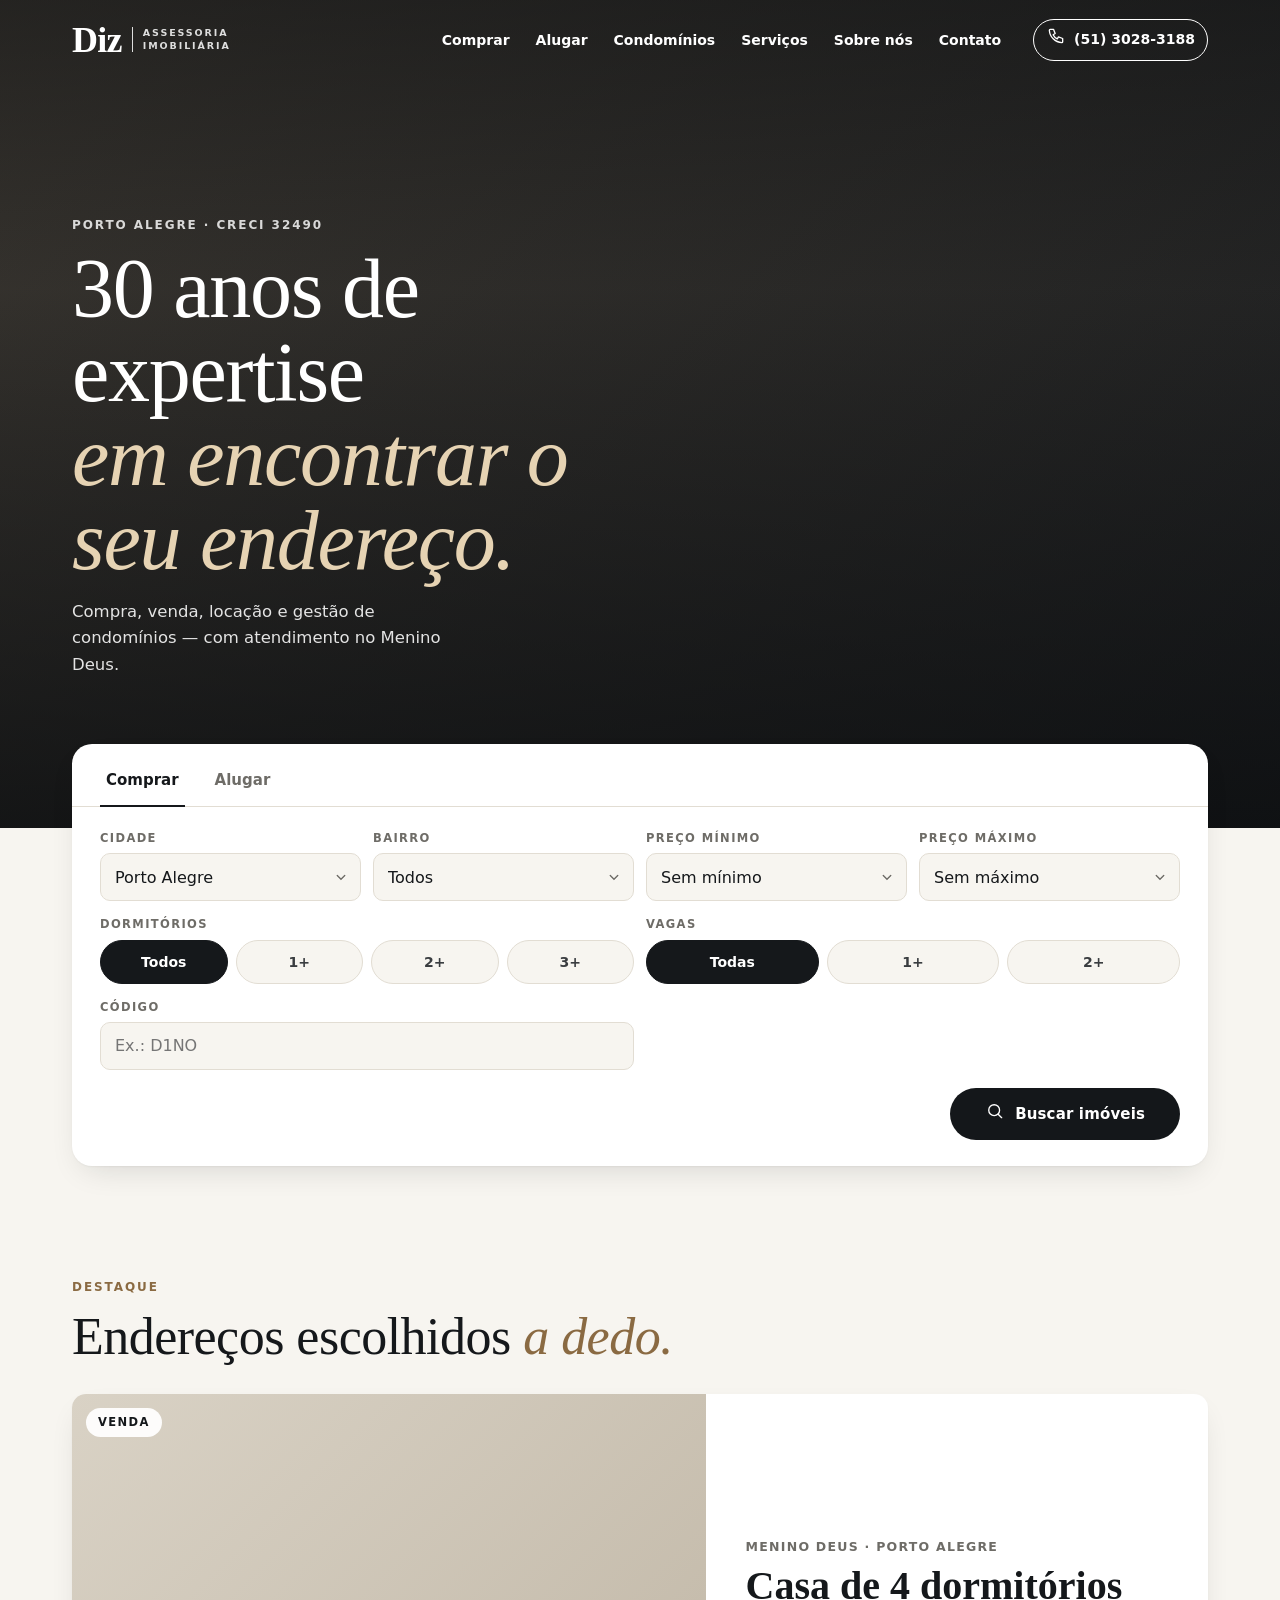
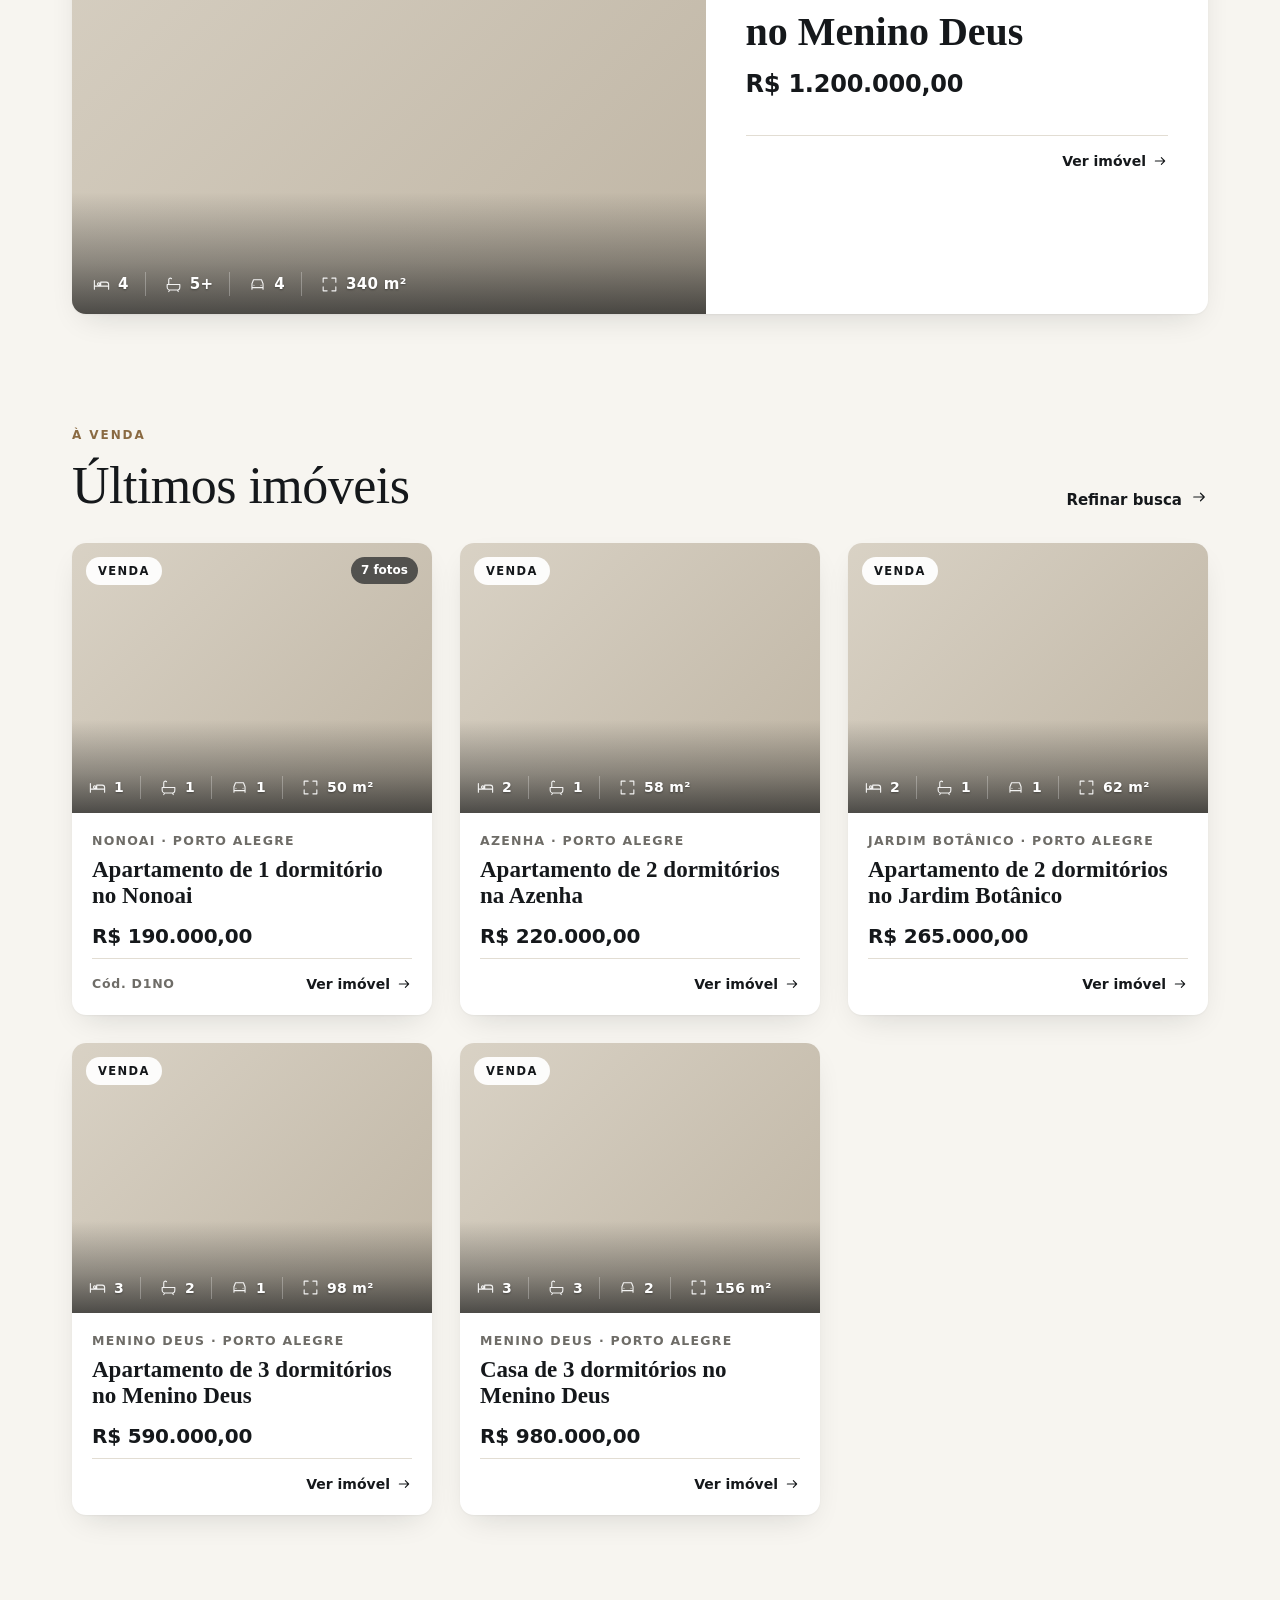
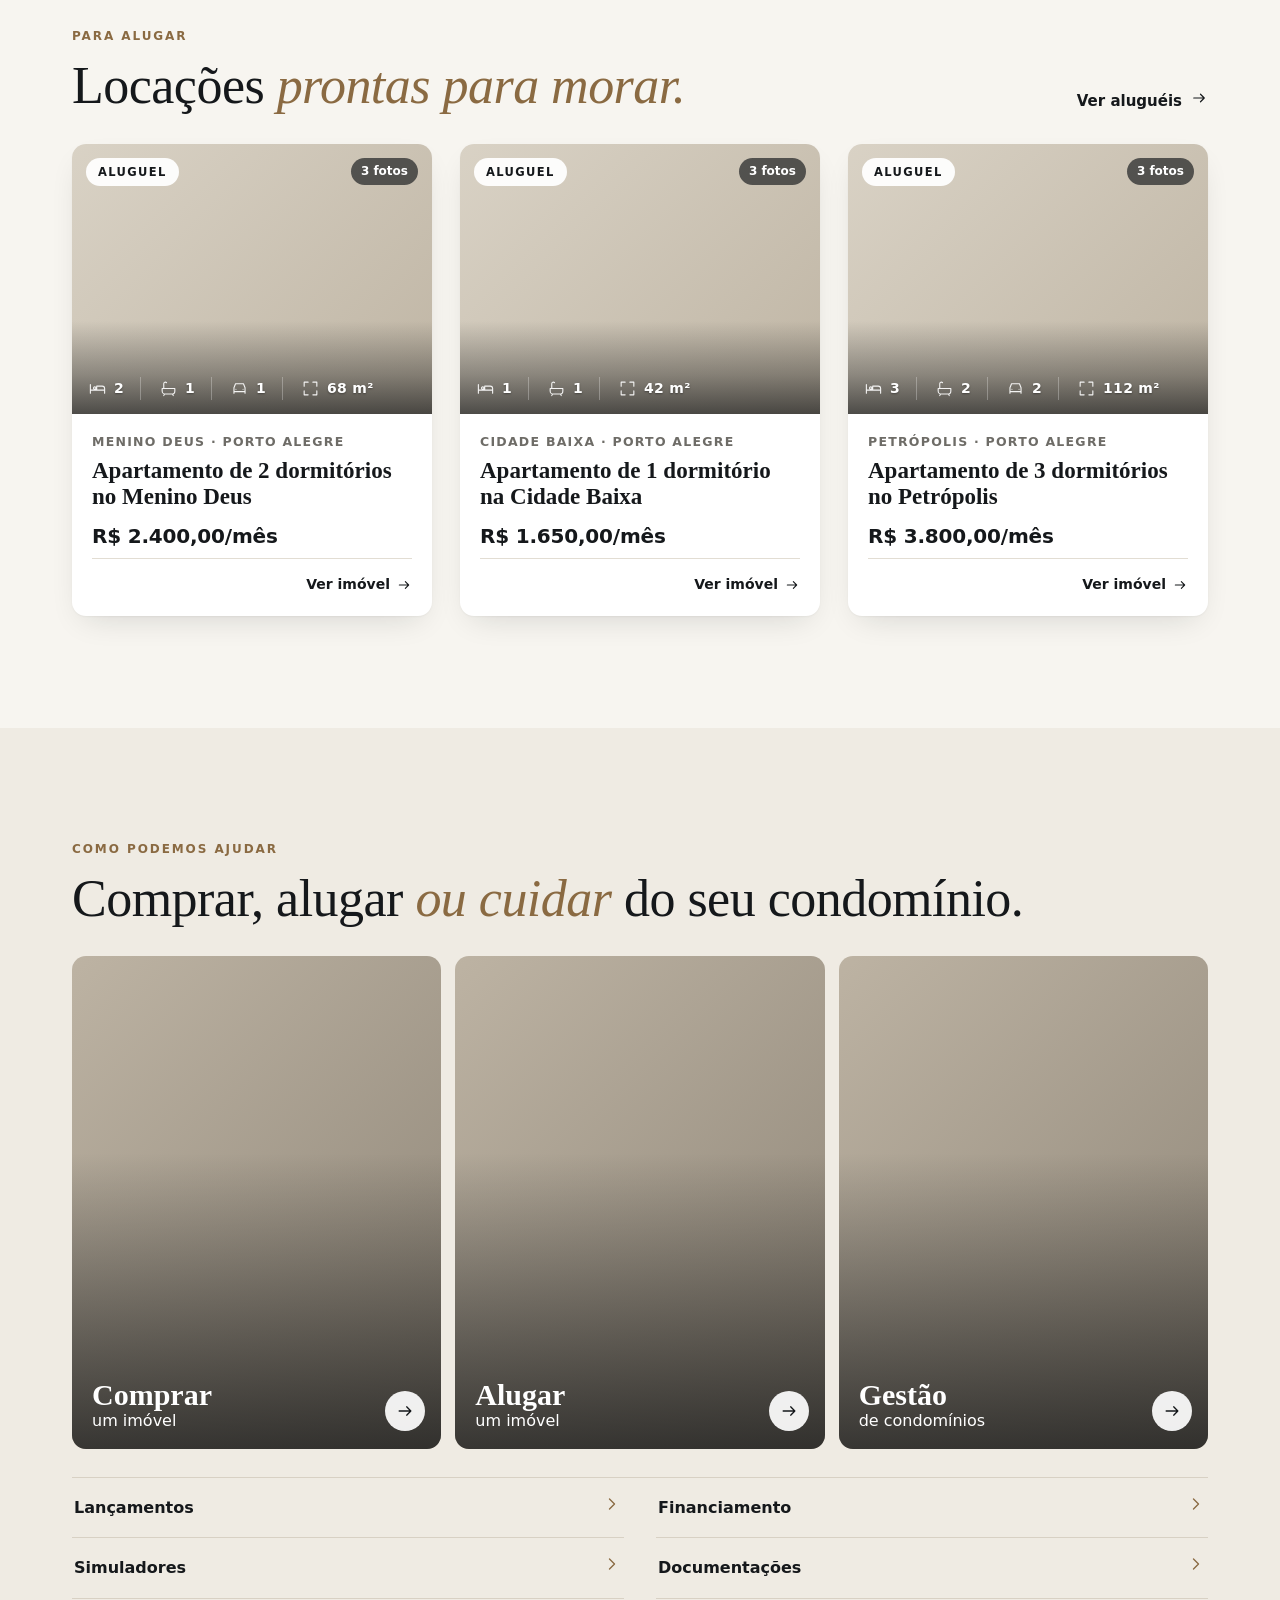
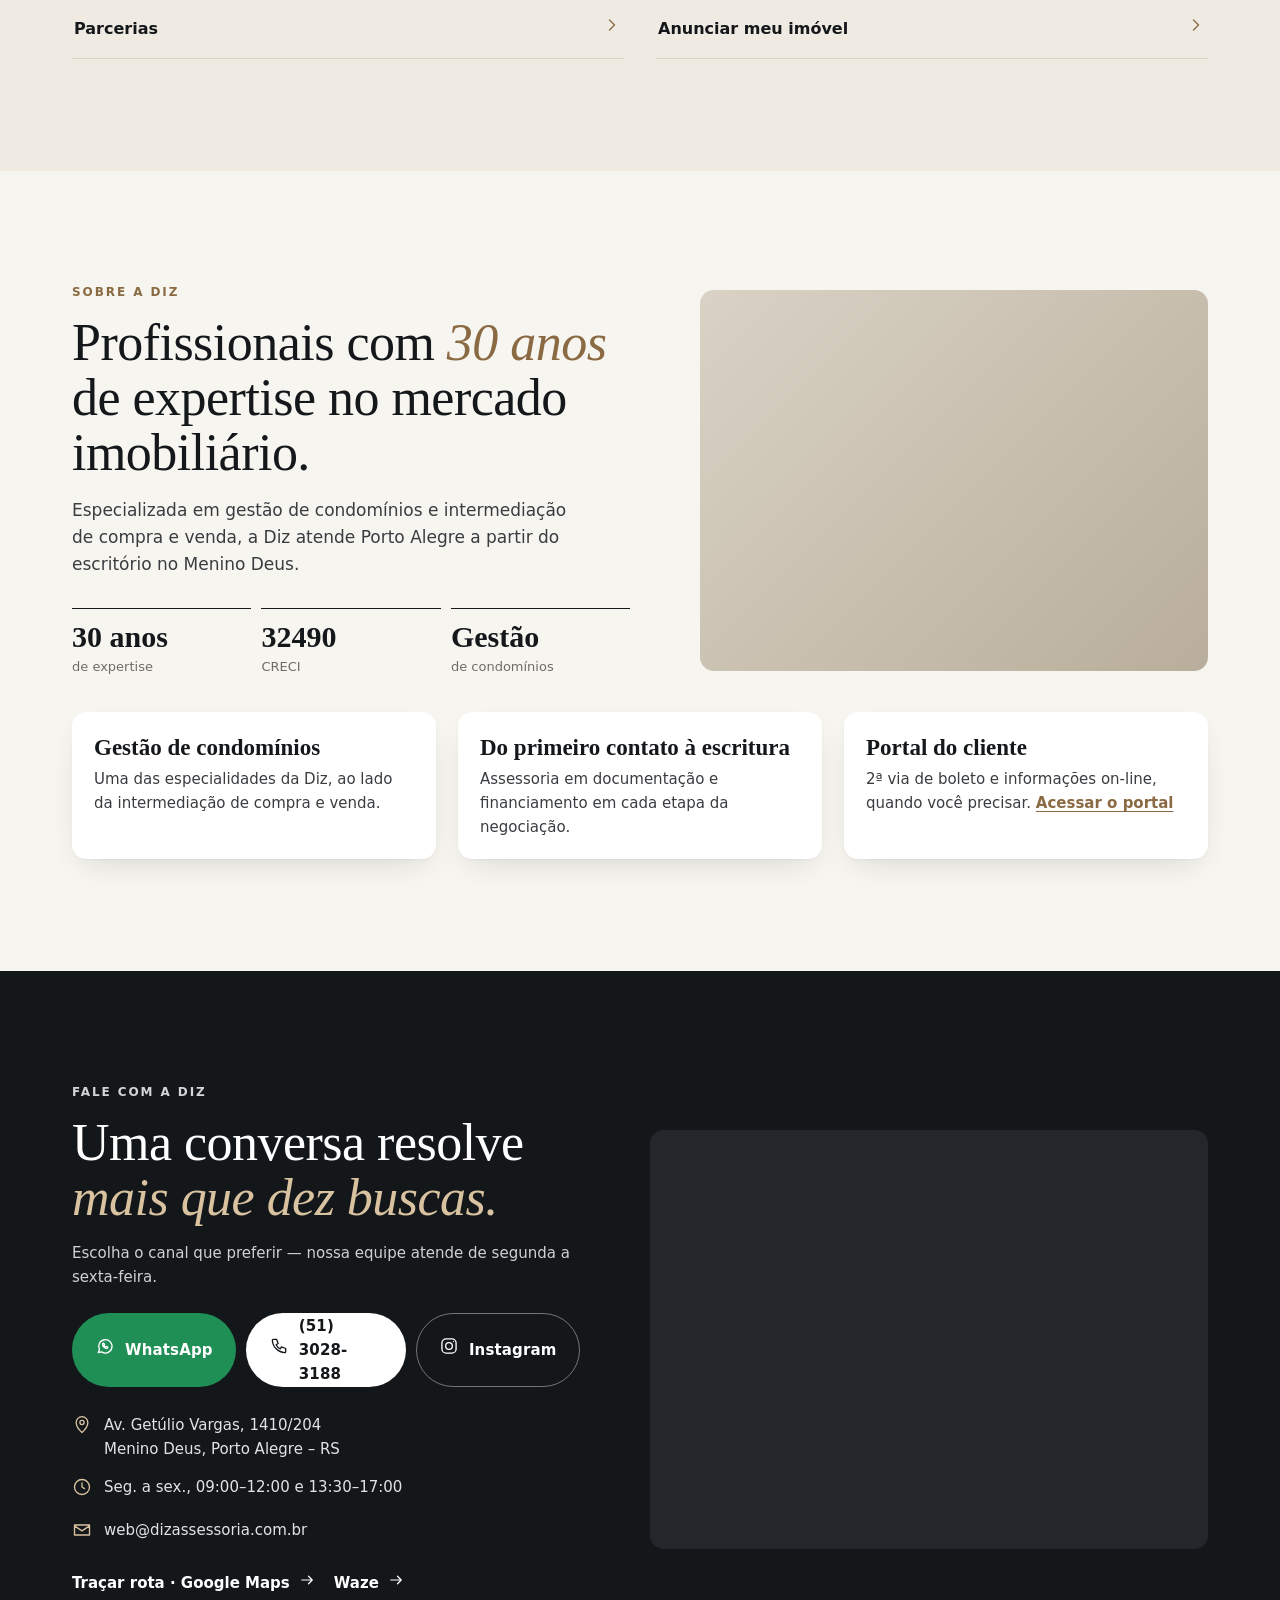
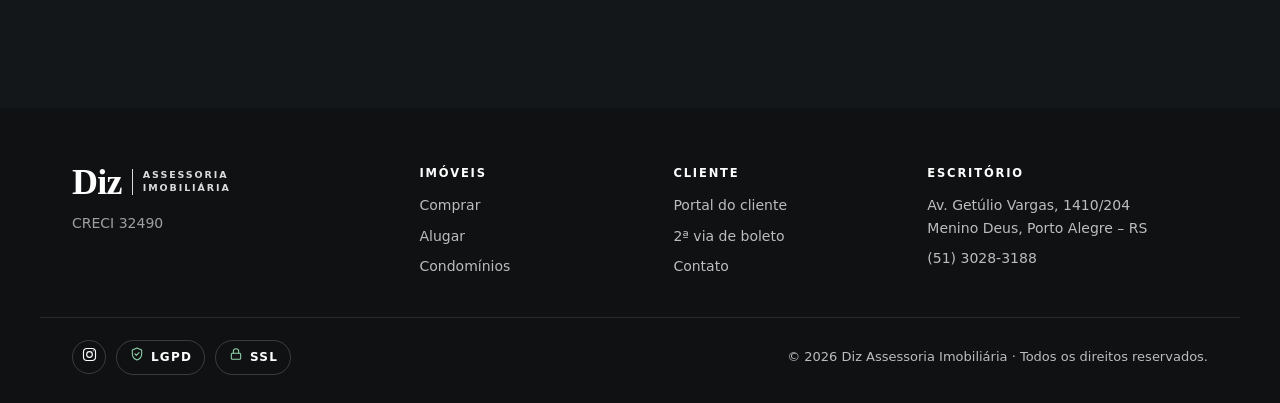
==== commit 1487a9f5: "Aluguéis de exemplo, faixas de preço por finalidade, WhatsApp e Instagram em modo demonstração Co-Au" ====
--- a/index.html
+++ b/index.html
@@ -166,6 +166,19 @@
     </div>
   </section>
 
+  <section class="section section--tight" id="alugueis">
+    <div class="wrap">
+      <div class="section__head section__head--row">
+        <div>
+          <p class="eyebrow">Para alugar</p>
+          <h2 class="h2">Locações <em>prontas para morar.</em></h2>
+        </div>
+        <a class="link-arrow js-tab-link" href="#busca" data-finalidade="Aluguel">Ver aluguéis <span data-icon="arrow"></span></a>
+      </div>
+      <div class="grid" id="rentals"></div>
+    </div>
+  </section>
+
   <!-- SERVIÇOS -->
   <section class="section section--sand" id="servicos">
     <div class="wrap">
@@ -244,6 +257,7 @@
         <div class="contact__actions">
           <a class="btn btn--whats" data-whats="Olá, vim pelo site da Diz e gostaria de atendimento."><span data-icon="whats"></span>WhatsApp</a>
           <a class="btn btn--light" data-tel href="tel:+555130283188"><span data-icon="phone"></span>(51) 3028-3188</a>
+          <a class="btn btn--outline-light" data-insta><span data-icon="insta"></span>Instagram</a>
         </div>
         <ul class="contact__list">
           <li><span data-icon="pin"></span><span>Av. Getúlio Vargas, 1410/204<br>Menino Deus, Porto Alegre – RS</span></li>
@@ -289,6 +303,7 @@
   </div>
   <div class="wrap footer__base">
     <div class="seals">
+      <a class="social" data-insta aria-label="Instagram da Diz"><span data-icon="insta"></span></a>
       <span class="seal"><span data-icon="shield"></span>LGPD</span>
       <span class="seal"><span data-icon="lock"></span>SSL</span>
     </div>
--- a/assets/css/style.css
+++ b/assets/css/style.css
@@ -483,3 +483,11 @@
   .why { grid-column: 1 / -1; grid-template-columns: repeat(3, 1fr); gap: 22px; }
   .page-imovel .whats-float { display: grid; }
 }
+
+/* --- Instagram ------------------------------------------- */
+.btn--outline-light { background: transparent; border-color: rgba(255,255,255,.4); color: #fff; }
+.btn--outline-light:hover { border-color: #fff; }
+.social { display: inline-grid; place-items: center; width: 34px; height: 34px; border-radius: 50%; border: 1px solid rgba(255,255,255,.18); color: #fff; }
+.social svg { width: 17px; height: 17px; }
+.seals { align-items: center; }
+@media (min-width: 640px) { .contact__actions { grid-template-columns: auto auto auto; } }
